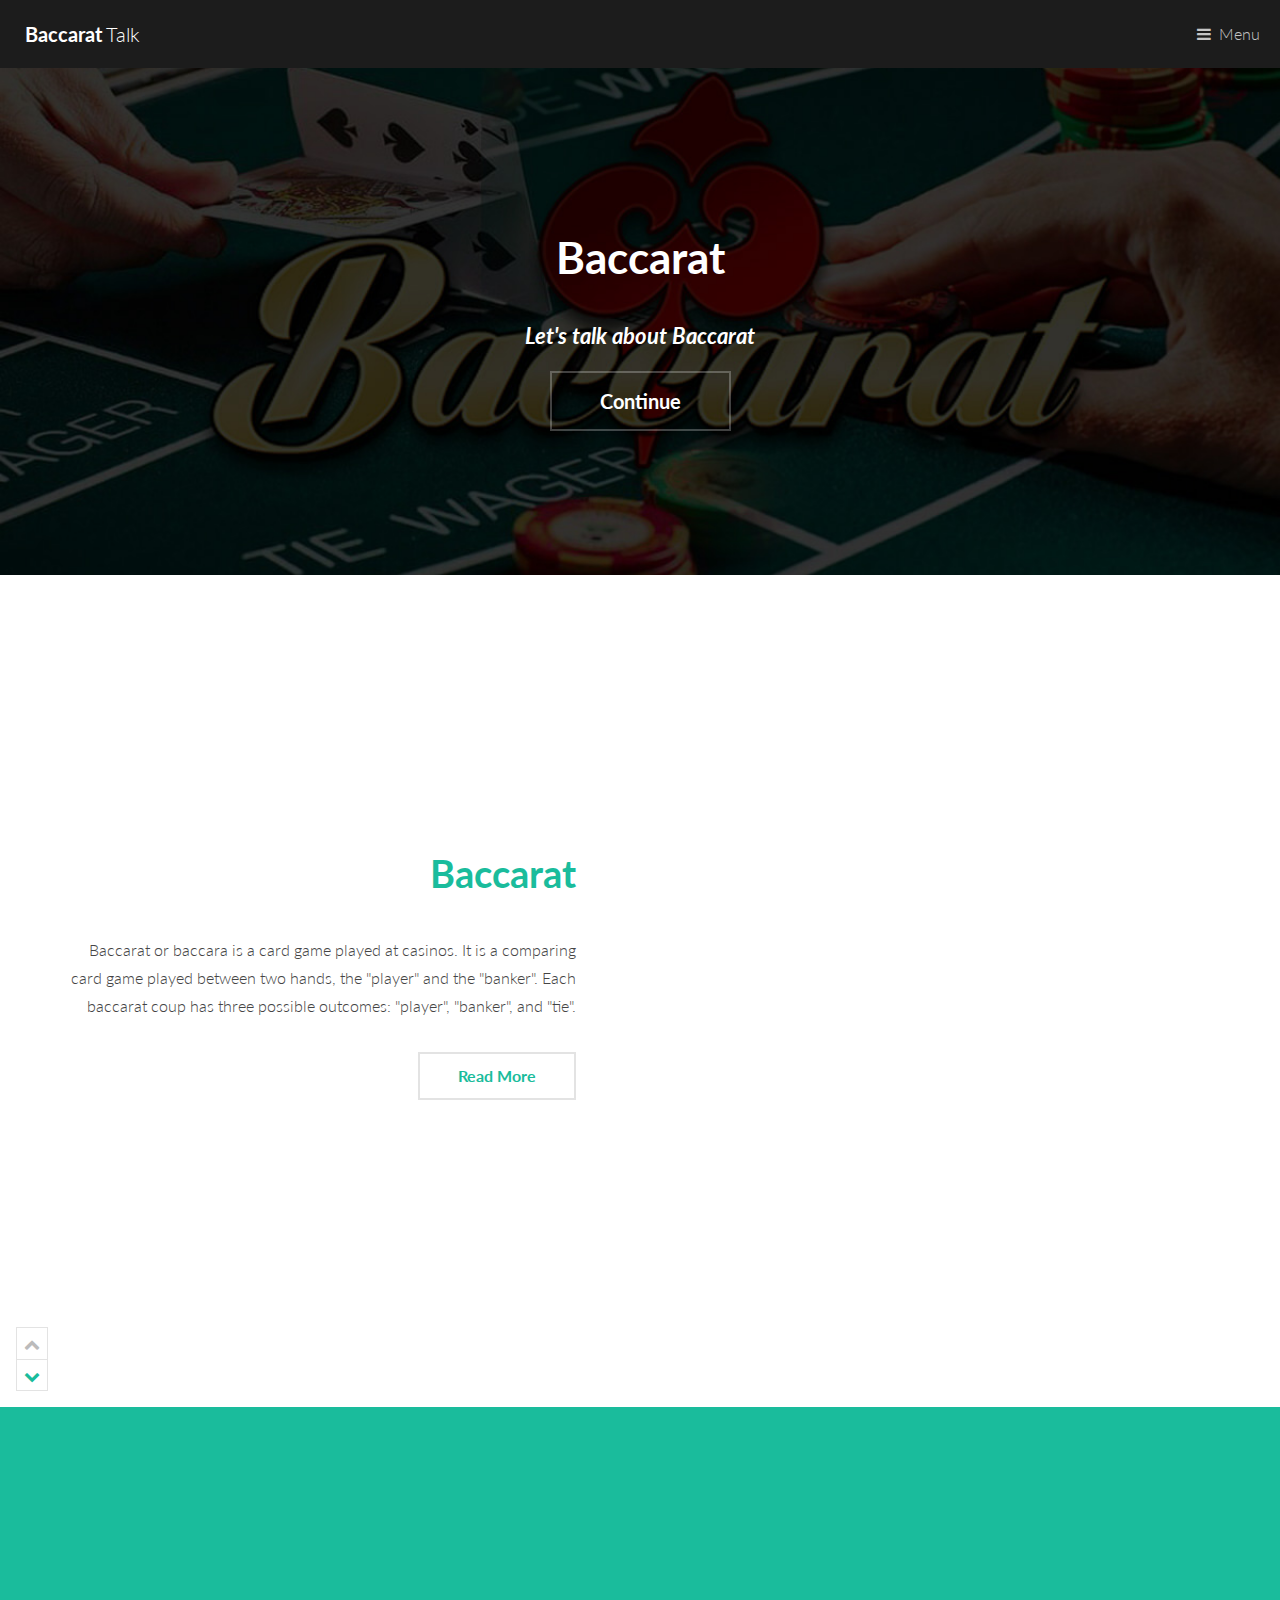
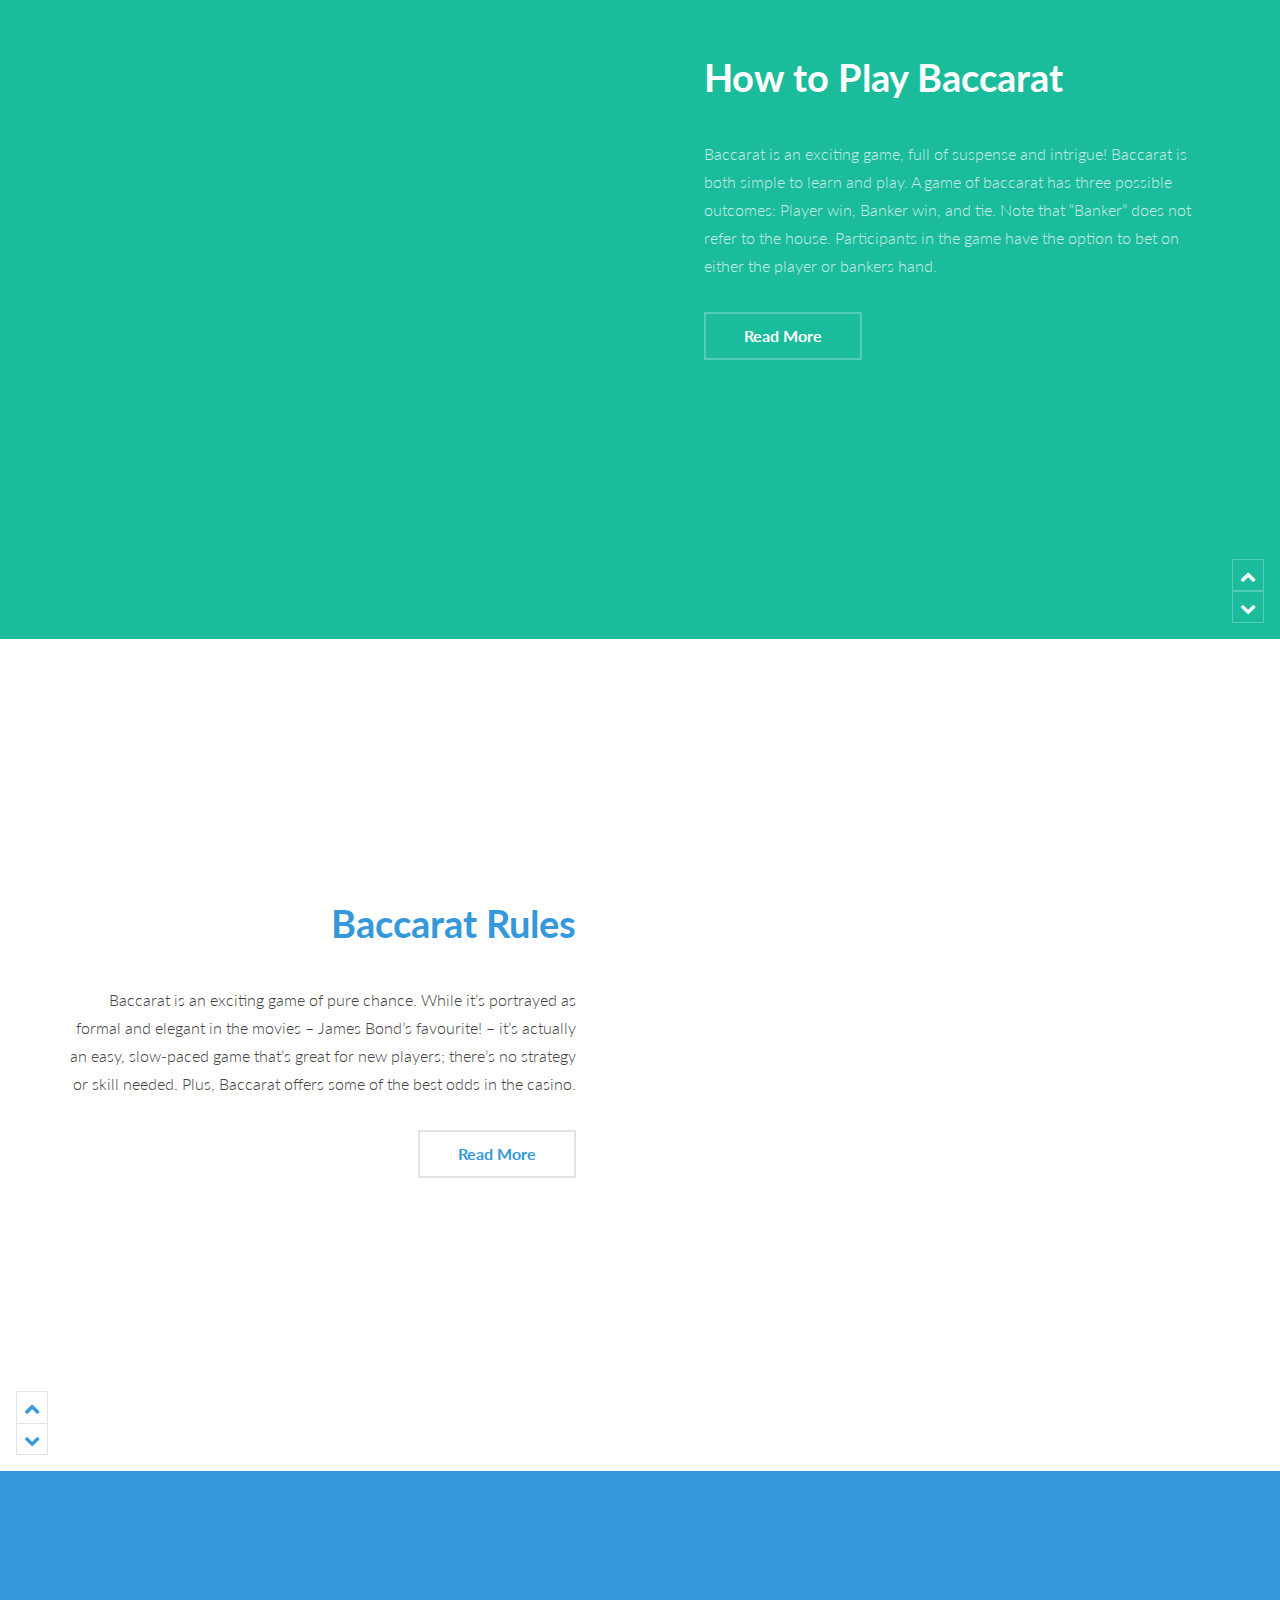
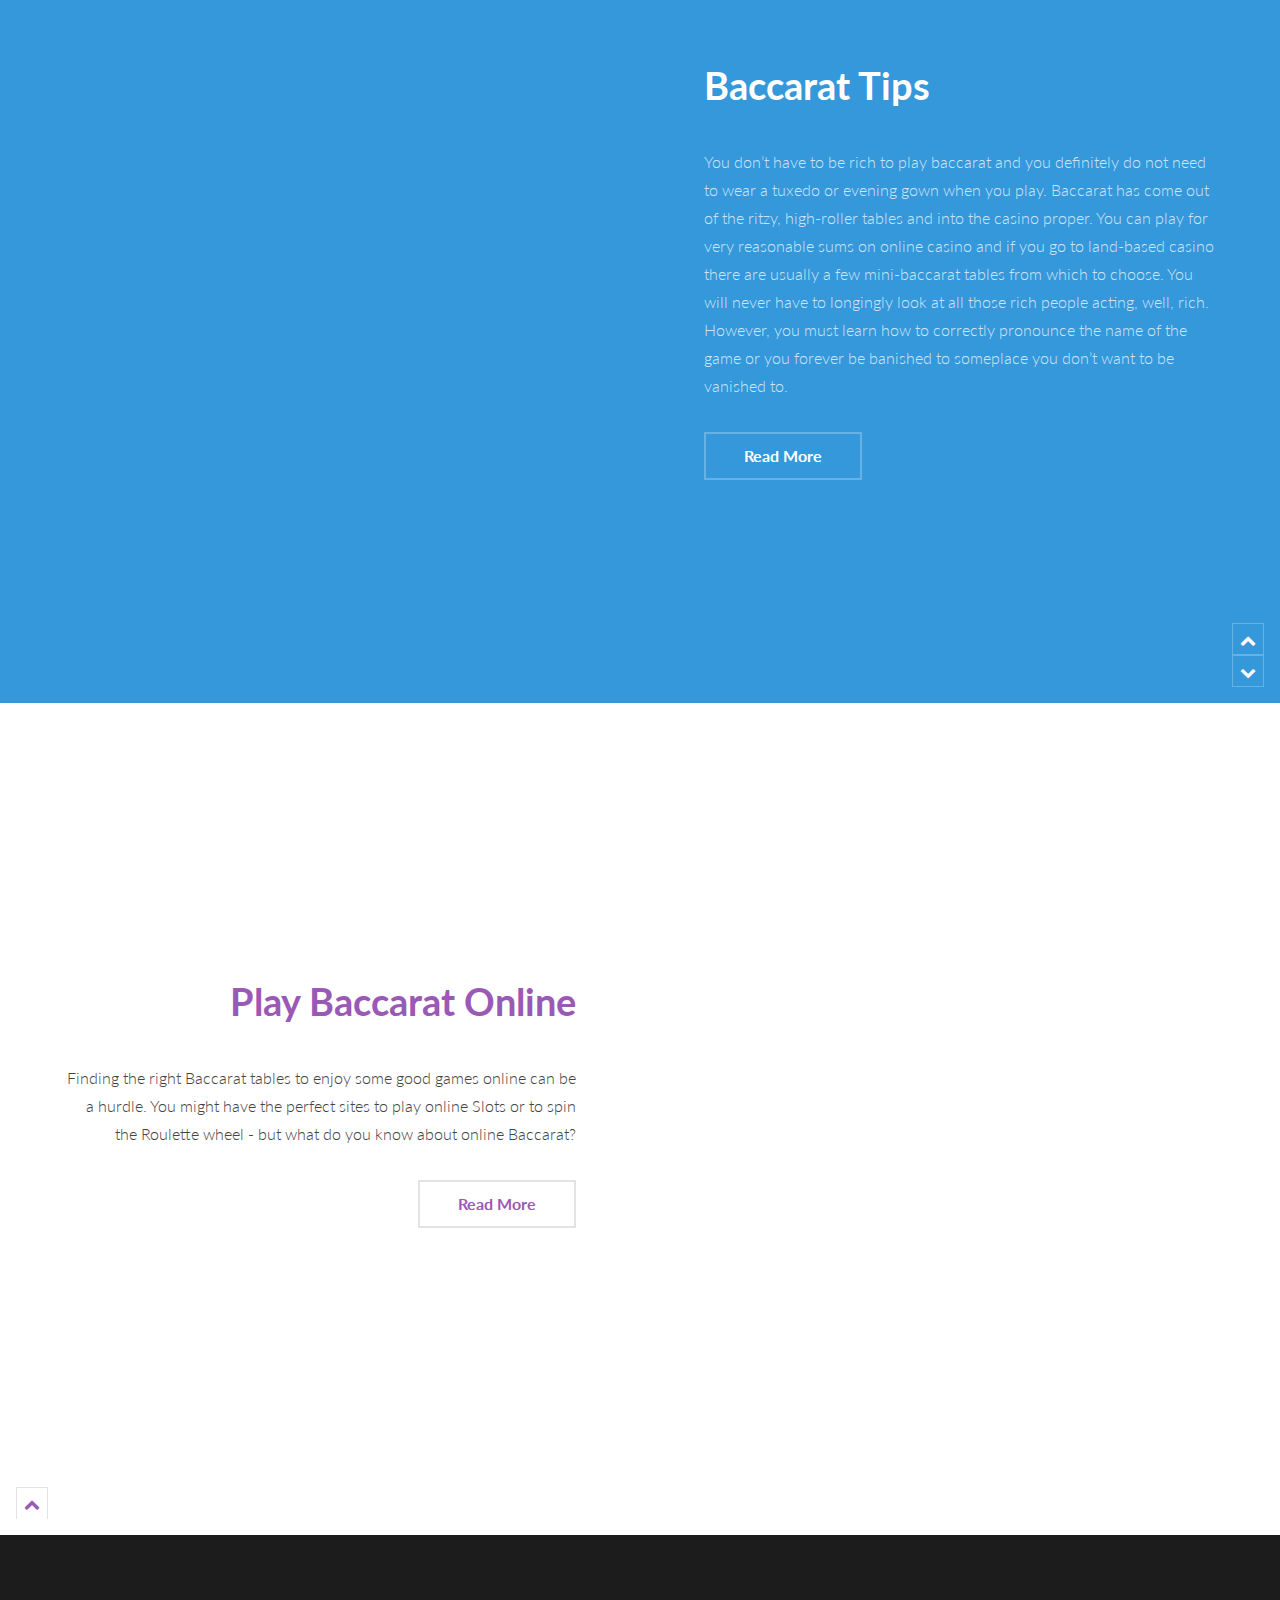
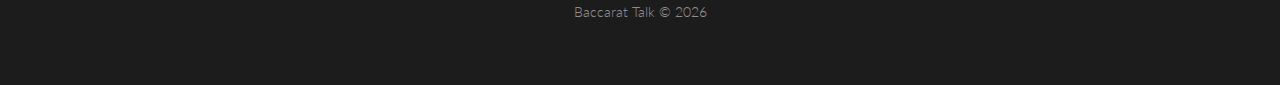
==== index.html @ 380c0d46 "Update index.html" ====
<!DOCTYPE HTML>
<!--
	Binary by TEMPLATED
	templated.co @templatedco
	Released for free under the Creative Commons Attribution 3.0 license (templated.co/license)
-->
<html>
	<head>
		<title>Baccarat Talk</title>
		<meta charset="utf-8" />
		<meta name="viewport" content="width=device-width, initial-scale=1" />
		<link rel="icon" href="images/icon3.png">
		<link rel="icon" href="http://example.com/icon4.jpg">
		<link rel="stylesheet" href="https://cdnjs.cloudflare.com/ajax/libs/font-awesome/5.14.0/css/all.min.css" crossorigin="anonymous">
		<link rel="stylesheet" href="assets/css/main.css" />
	</head>
	<body>

		<!-- Header -->
			<header id="header">
				<a href="index.html" class="logo"><strong>Baccarat</strong> Talk</a>
				<nav>
					<a href="#menu" class="btnMenu">Menu</a>
				</nav>
			</header>

		<!-- Nav -->
			<nav id="menu">
				<ul class="links">
					<li><a href="index.html"><i class="fa fa-home"></i> Home</a></li>
					<li><a href="how to play baccarat.html"><i class="fa fa-question-circle"></i> How to Play Baccarat</a></li>
					<li><a href="baccarat rules.html"><i class="fa fa-list"></i> Baccarat Rules</a></li>
					<li><a href="baccarat tips.html"><i class="fa fa-check"></i> Baccarat Tips</a></li>
					<li><a href="baccarat online.html"><i class="fa fa-globe"></i> Baccarat Online</a></li>
				</ul>
			</nav>

		<!-- Banner -->
			<section id="banner">
				<div class="inner">
					<h1>Baccarat</h1>
					<h3><i>Let's talk about Baccarat</i></h3>
					<ul class="actions">
						<li><a href="#one" class="button alt scrolly big">Continue</a></li>
					</ul>
				</div>
			</section>

		<!-- One -->
			<article id="one" class="post style1">
				<div class="image">
					<img src="images/b5.jpg" alt="" data-position="75% center" />
				</div>
				<div class="content">
					<div class="inner">
						<header>
							<h2><a href="baccarat.html">Baccarat</a></h2>
							<!-- <p class="info">3 days ago by <a href="#">Jane Doe</a></p> -->
						</header>
						<p>Baccarat or baccara is a card game played at casinos. It is a comparing card game played between two hands, the "player" and the "banker". Each baccarat coup has three possible outcomes: "player", "banker", and "tie".</p>
						<ul class="actions">
							<li><a href="baccarat.html" class="button alt">Read More</a></li>
						</ul>
					</div>
					<div class="postnav">
						<a href="#" class="prev disabled"><span class="icon fa-chevron-up"></span></a>
						<a href="#two" class="scrolly next"><span class="icon fa-chevron-down"></span></a>
					</div>
				</div>
			</article>

		<!-- Two -->
			<article id="two" class="post invert style1 alt">
				<div class="image">
					<img src="images/b6.jpg" alt="" data-position="10% center" />
				</div>
				<div class="content">
					<div class="inner">
						<header>
							<h2><a href="how to play baccarat.html">How to Play Baccarat</a></h2>
						</header>
						<p>Baccarat is an exciting game, full of suspense and intrigue! Baccarat is both simple to learn and play. A game of baccarat has three possible outcomes: Player win, Banker win, and tie. Note that “Banker” does not refer to the house. Participants in the game have the option to bet on either the player or bankers hand.</p>
						<ul class="actions">
							<li><a href="how to play baccarat.html" class="button alt">Read More</a></li>
						</ul>
					</div>
					<div class="postnav">
						<a href="#one" class="scrolly prev"><span class="icon fa-chevron-up"></span></a>
						<a href="#three" class="scrolly next"><span class="icon fa-chevron-down"></span></a>
					</div>
				</div>
			</article>

		<!-- Three -->
			<article id="three" class="post style2">
				<div class="image">
					<img src="images/b8.jpg" alt="" data-position="10% center" />
				</div>
				<div class="content">
					<div class="inner">
						<header>
							<h2><a href="baccarat rules.html">Baccarat Rules</a></h2>
						</header>
						<p>Baccarat is an exciting game of pure chance. While it’s portrayed as formal and elegant in the movies – James Bond’s favourite! – it’s actually an easy, slow-paced game that’s great for new players; there’s no strategy or skill needed. Plus, Baccarat offers some of the best odds in the casino.</p>
						<ul class="actions">
							<li><a href="baccarat rules.html" class="button alt">Read More</a></li>
						</ul>
					</div>
					<div class="postnav">
						<a href="#two" class="scrolly prev"><span class="icon fa-chevron-up"></span></a>
						<a href="#four" class="scrolly next"><span class="icon fa-chevron-down"></span></a>
					</div>
				</div>
			</article>

		<!-- Four -->
			<article id="four" class="post invert style2 alt">
				<div class="image">
					<img src="images/b9.jpg" alt="" data-position="60% center" />
				</div>
				<div class="content">
					<div class="inner">
						<header>
							<h2><a href="baccarat tips.html">Baccarat Tips</a></h2>
						</header>
						<p>You don’t have to be rich to play baccarat and you definitely do not need to wear a tuxedo or evening gown when you play. Baccarat has come out of the ritzy, high-roller tables and into the casino proper. You can play for very reasonable sums on online casino and if you go to land-based casino there are usually a few mini-baccarat tables from which to choose. You will never have to longingly look at all those rich people acting, well, rich. However, you must learn how to correctly pronounce the name of the game or you forever be banished to someplace you don’t want to be vanished to.</p>
						<ul class="actions">
							<li><a href="baccarat tips.html" class="button alt">Read More</a></li>
						</ul>
					</div>
					<div class="postnav">
						<a href="#three" class="scrolly prev"><span class="icon fa-chevron-up"></span></a>
						<a href="#five" class="scrolly next"><span class="icon fa-chevron-down"></span></a>
					</div>
				</div>
			</article>

		<!-- Five -->
			<article id="five" class="post style3">
				<div class="image">
					<img src="images/b12.jpg" alt="" data-position="75% center" />
				</div>
				<div class="content">
					<div class="inner">
						<header>
							<h2><a href="baccarat online.html">Play Baccarat Online</a></h2>
						</header>
						<p>Finding the right Baccarat tables to enjoy some good games online can be a hurdle. You might have the perfect sites to play online Slots or to spin the Roulette wheel - but what do you know about online Baccarat?</p>
						<ul class="actions">
							<li><a href="baccarat online.html" class="button alt">Read More</a></li>
						</ul>
					</div>
					<div class="postnav">
						<a href="#four" class="scrolly prev"><span class="icon fa-chevron-up"></span></a>
						<!-- <a href="#six" class="scrolly next"><span class="icon fa-chevron-down"></span></a> -->
					</div>
				</div>
			</article>

		<!-- Six -->
			<!-- <article id="six" class="post invert style3 alt">
				<div class="image">
					<img src="images/pic12.jpg" alt="" data-position="80% center" />
				</div>
				<div class="content">
					<div class="inner">
						<header>
							<h2><a href="generic.html">Magna porta aliquam</a></h2>
							<p class="info">3 days ago by <a href="#">Jane Doe</a></p>
						</header>
						<p>Nullam posuere erat vel placerat rutrum. Praesent ac consectetur dui, et congue quam. Donec aliquam lacinia condimentum. Integer porta massa sapien, commodo sodales diam suscipit vitae. Aliquam quis felis sed urna semper semper. Phasellus eu scelerisque mi. Vivamus aliquam nisl libero, sit amet scelerisque ligula laoreet vel.</p>
						<ul class="actions">
							<li><a href="generic.html" class="button alt">Read More</a></li>
						</ul>
					</div>
					<div class="postnav">
						<a href="#five" class="scrolly prev"><span class="icon fa-chevron-up"></span></a>
						<a href="#" class="scrolly next disabled"><span class="icon fa-chevron-down"></span></a>
					</div>
				</div>
			</article> -->

		<!-- Footer -->
			<footer id="footer">
				<div class="copyright">
					Baccarat Talk  &copy; <span id="year"></span>
				</div>
			</footer>
			<script type="text/javascript">
			    document.getElementById("year").innerHTML = new Date().getFullYear();
			</script>


		<!-- Scripts -->
			<script src="assets/js/jquery.min.js"></script>
			<script src="assets/js/jquery.scrolly.min.js"></script>
			<script src="assets/js/skel.min.js"></script>
			<script src="assets/js/util.js"></script>
			<script src="assets/js/main.js"></script>
		
	</body>
</html>
---- assets/css/main.css ----
@charset "UTF-8";
@import url(font-awesome.min.css);
@import url("https://fonts.googleapis.com/css?family=Lato:300,700,300italic,700italic");

/*
	Binary by TEMPLATED
	templated.co @templatedco
	Released for free under the Creative Commons Attribution 3.0 license (templated.co/license)
*/

/* Reset */

	.btnPlay
	{
		border: 1px solid seagreen; 
		padding: 3px; 
		border-radius: 3px; 
	}
	.btnPlay:hover
	{
		text-decoration: none;
		background-color: seagreen;
		color: white;
	}

	html, body, div, span, applet, object, iframe, h1, h2, h3, h4, h5, h6, p, blockquote, pre, a, abbr, acronym, address, big, cite, code, del, dfn, em, img, ins, kbd, q, s, samp, small, strike, strong, sub, sup, tt, var, b, u, i, center, dl, dt, dd, ol, ul, li, fieldset, form, label, legend, table, caption, tbody, tfoot, thead, tr, th, td, article, aside, canvas, details, embed, figure, figcaption, footer, header, hgroup, menu, nav, output, ruby, section, summary, time, mark, audio, video {
		margin: 0;
		padding: 0;
		border: 0;
		font-size: 100%;
		font: inherit;
		vertical-align: baseline;
	}

	article, aside, details, figcaption, figure, footer, header, hgroup, menu, nav, section {
		display: block;
	}

	body {
		line-height: 1;
	}

	ol, ul {
		list-style: none;
	}

	blockquote, q {
		quotes: none;
	}

	blockquote:before, blockquote:after, q:before, q:after {
		content: '';
		content: none;
	}

	table {
		border-collapse: collapse;
		border-spacing: 0;
	}

	body {
		-webkit-text-size-adjust: none;
	}

/* Box Model */

	*, *:before, *:after {
		-moz-box-sizing: border-box;
		-webkit-box-sizing: border-box;
		box-sizing: border-box;
	}

/* Containers */

	.container {
		margin-left: auto;
		margin-right: auto;
	}

	.container.\31 25\25 {
		width: 100%;
		max-width: 100em;
		min-width: 80em;
	}

	.container.\37 5\25 {
		width: 60em;
	}

	.container.\35 0\25 {
		width: 40em;
	}

	.container.\32 5\25 {
		width: 20em;
	}

	.container {
		width: 80em;
	}

	@media screen and (max-width: 1680px) {

		.container.\31 25\25 {
			width: 100%;
			max-width: 100em;
			min-width: 80em;
		}

		.container.\37 5\25 {
			width: 60em;
		}

		.container.\35 0\25 {
			width: 40em;
		}

		.container.\32 5\25 {
			width: 20em;
		}

		.container {
			width: 80em;
		}

	}

	@media screen and (max-width: 1280px) {

		.container.\31 25\25 {
			width: 100%;
			max-width: 81.25em;
			min-width: 65em;
		}

		.container.\37 5\25 {
			width: 48.75em;
		}

		.container.\35 0\25 {
			width: 32.5em;
		}

		.container.\32 5\25 {
			width: 16.25em;
		}

		.container {
			width: 65em;
		}

	}

	@media screen and (max-width: 980px) {

		.container.\31 25\25 {
			width: 100%;
			max-width: 112.5%;
			min-width: 90%;
		}

		.container.\37 5\25 {
			width: 67.5%;
		}

		.container.\35 0\25 {
			width: 45%;
		}

		.container.\32 5\25 {
			width: 22.5%;
		}

		.container {
			width: 90%;
		}

	}

	@media screen and (max-width: 736px) {

		.container.\31 25\25 {
			width: 100%;
			max-width: 112.5%;
			min-width: 90%;
		}

		.container.\37 5\25 {
			width: 67.5%;
		}

		.container.\35 0\25 {
			width: 45%;
		}

		.container.\32 5\25 {
			width: 22.5%;
		}

		.container {
			width: 90% !important;
		}

	}

	@media screen and (max-width: 480px) {

		.container.\31 25\25 {
			width: 100%;
			max-width: 112.5%;
			min-width: 90%;
		}

		.container.\37 5\25 {
			width: 67.5%;
		}

		.container.\35 0\25 {
			width: 45%;
		}

		.container.\32 5\25 {
			width: 22.5%;
		}

		.container {
			width: 90% !important;
		}

	}

/* Grid */

	.row {
		border-bottom: solid 1px transparent;
		-moz-box-sizing: border-box;
		-webkit-box-sizing: border-box;
		box-sizing: border-box;
	}

	.row > * {
		float: left;
		-moz-box-sizing: border-box;
		-webkit-box-sizing: border-box;
		box-sizing: border-box;
	}

	.row:after, .row:before {
		content: '';
		display: block;
		clear: both;
		height: 0;
	}

	.row.uniform > * > :first-child {
		margin-top: 0;
	}

	.row.uniform > * > :last-child {
		margin-bottom: 0;
	}

	.row.\30 \25 > * {
		padding: 0 0 0 0em;
	}

	.row.\30 \25 {
		margin: 0 0 -1px 0em;
	}

	.row.uniform.\30 \25 > * {
		padding: 0em 0 0 0em;
	}

	.row.uniform.\30 \25 {
		margin: 0em 0 -1px 0em;
	}

	.row > * {
		padding: 0 0 0 2em;
	}

	.row {
		margin: 0 0 -1px -2em;
	}

	.row.uniform > * {
		padding: 2em 0 0 2em;
	}

	.row.uniform {
		margin: -2em 0 -1px -2em;
	}

	.row.\32 00\25 > * {
		padding: 0 0 0 4em;
	}

	.row.\32 00\25 {
		margin: 0 0 -1px -4em;
	}

	.row.uniform.\32 00\25 > * {
		padding: 4em 0 0 4em;
	}

	.row.uniform.\32 00\25 {
		margin: -4em 0 -1px -4em;
	}

	.row.\31 50\25 > * {
		padding: 0 0 0 3em;
	}

	.row.\31 50\25 {
		margin: 0 0 -1px -3em;
	}

	.row.uniform.\31 50\25 > * {
		padding: 3em 0 0 3em;
	}

	.row.uniform.\31 50\25 {
		margin: -3em 0 -1px -3em;
	}

	.row.\35 0\25 > * {
		padding: 0 0 0 1em;
	}

	.row.\35 0\25 {
		margin: 0 0 -1px -1em;
	}

	.row.uniform.\35 0\25 > * {
		padding: 1em 0 0 1em;
	}

	.row.uniform.\35 0\25 {
		margin: -1em 0 -1px -1em;
	}

	.row.\32 5\25 > * {
		padding: 0 0 0 0.5em;
	}

	.row.\32 5\25 {
		margin: 0 0 -1px -0.5em;
	}

	.row.uniform.\32 5\25 > * {
		padding: 0.5em 0 0 0.5em;
	}

	.row.uniform.\32 5\25 {
		margin: -0.5em 0 -1px -0.5em;
	}

	.\31 2u, .\31 2u\24 {
		width: 100%;
		clear: none;
		margin-left: 0;
	}

	.\31 1u, .\31 1u\24 {
		width: 91.6666666667%;
		clear: none;
		margin-left: 0;
	}

	.\31 0u, .\31 0u\24 {
		width: 83.3333333333%;
		clear: none;
		margin-left: 0;
	}

	.\39 u, .\39 u\24 {
		width: 75%;
		clear: none;
		margin-left: 0;
	}

	.\38 u, .\38 u\24 {
		width: 66.6666666667%;
		clear: none;
		margin-left: 0;
	}

	.\37 u, .\37 u\24 {
		width: 58.3333333333%;
		clear: none;
		margin-left: 0;
	}

	.\36 u, .\36 u\24 {
		width: 50%;
		clear: none;
		margin-left: 0;
	}

	.\35 u, .\35 u\24 {
		width: 41.6666666667%;
		clear: none;
		margin-left: 0;
	}

	.\34 u, .\34 u\24 {
		width: 33.3333333333%;
		clear: none;
		margin-left: 0;
	}

	.\33 u, .\33 u\24 {
		width: 25%;
		clear: none;
		margin-left: 0;
	}

	.\32 u, .\32 u\24 {
		width: 16.6666666667%;
		clear: none;
		margin-left: 0;
	}

	.\31 u, .\31 u\24 {
		width: 8.3333333333%;
		clear: none;
		margin-left: 0;
	}

	.\31 2u\24 + *,
	.\31 1u\24 + *,
	.\31 0u\24 + *,
	.\39 u\24 + *,
	.\38 u\24 + *,
	.\37 u\24 + *,
	.\36 u\24 + *,
	.\35 u\24 + *,
	.\34 u\24 + *,
	.\33 u\24 + *,
	.\32 u\24 + *,
	.\31 u\24 + * {
		clear: left;
	}

	.\-11u {
		margin-left: 91.66667%;
	}

	.\-10u {
		margin-left: 83.33333%;
	}

	.\-9u {
		margin-left: 75%;
	}

	.\-8u {
		margin-left: 66.66667%;
	}

	.\-7u {
		margin-left: 58.33333%;
	}

	.\-6u {
		margin-left: 50%;
	}

	.\-5u {
		margin-left: 41.66667%;
	}

	.\-4u {
		margin-left: 33.33333%;
	}

	.\-3u {
		margin-left: 25%;
	}

	.\-2u {
		margin-left: 16.66667%;
	}

	.\-1u {
		margin-left: 8.33333%;
	}

	@media screen and (max-width: 1680px) {

		.row > * {
			padding: 0 0 0 2em;
		}

		.row {
			margin: 0 0 -1px -2em;
		}

		.row.uniform > * {
			padding: 2em 0 0 2em;
		}

		.row.uniform {
			margin: -2em 0 -1px -2em;
		}

		.row.\32 00\25 > * {
			padding: 0 0 0 4em;
		}

		.row.\32 00\25 {
			margin: 0 0 -1px -4em;
		}

		.row.uniform.\32 00\25 > * {
			padding: 4em 0 0 4em;
		}

		.row.uniform.\32 00\25 {
			margin: -4em 0 -1px -4em;
		}

		.row.\31 50\25 > * {
			padding: 0 0 0 3em;
		}

		.row.\31 50\25 {
			margin: 0 0 -1px -3em;
		}

		.row.uniform.\31 50\25 > * {
			padding: 3em 0 0 3em;
		}

		.row.uniform.\31 50\25 {
			margin: -3em 0 -1px -3em;
		}

		.row.\35 0\25 > * {
			padding: 0 0 0 1em;
		}

		.row.\35 0\25 {
			margin: 0 0 -1px -1em;
		}

		.row.uniform.\35 0\25 > * {
			padding: 1em 0 0 1em;
		}

		.row.uniform.\35 0\25 {
			margin: -1em 0 -1px -1em;
		}

		.row.\32 5\25 > * {
			padding: 0 0 0 0.5em;
		}

		.row.\32 5\25 {
			margin: 0 0 -1px -0.5em;
		}

		.row.uniform.\32 5\25 > * {
			padding: 0.5em 0 0 0.5em;
		}

		.row.uniform.\32 5\25 {
			margin: -0.5em 0 -1px -0.5em;
		}

		.\31 2u\28xlarge\29, .\31 2u\24\28xlarge\29 {
			width: 100%;
			clear: none;
			margin-left: 0;
		}

		.\31 1u\28xlarge\29, .\31 1u\24\28xlarge\29 {
			width: 91.6666666667%;
			clear: none;
			margin-left: 0;
		}

		.\31 0u\28xlarge\29, .\31 0u\24\28xlarge\29 {
			width: 83.3333333333%;
			clear: none;
			margin-left: 0;
		}

		.\39 u\28xlarge\29, .\39 u\24\28xlarge\29 {
			width: 75%;
			clear: none;
			margin-left: 0;
		}

		.\38 u\28xlarge\29, .\38 u\24\28xlarge\29 {
			width: 66.6666666667%;
			clear: none;
			margin-left: 0;
		}

		.\37 u\28xlarge\29, .\37 u\24\28xlarge\29 {
			width: 58.3333333333%;
			clear: none;
			margin-left: 0;
		}

		.\36 u\28xlarge\29, .\36 u\24\28xlarge\29 {
			width: 50%;
			clear: none;
			margin-left: 0;
		}

		.\35 u\28xlarge\29, .\35 u\24\28xlarge\29 {
			width: 41.6666666667%;
			clear: none;
			margin-left: 0;
		}

		.\34 u\28xlarge\29, .\34 u\24\28xlarge\29 {
			width: 33.3333333333%;
			clear: none;
			margin-left: 0;
		}

		.\33 u\28xlarge\29, .\33 u\24\28xlarge\29 {
			width: 25%;
			clear: none;
			margin-left: 0;
		}

		.\32 u\28xlarge\29, .\32 u\24\28xlarge\29 {
			width: 16.6666666667%;
			clear: none;
			margin-left: 0;
		}

		.\31 u\28xlarge\29, .\31 u\24\28xlarge\29 {
			width: 8.3333333333%;
			clear: none;
			margin-left: 0;
		}

		.\31 2u\24\28xlarge\29 + *,
		.\31 1u\24\28xlarge\29 + *,
		.\31 0u\24\28xlarge\29 + *,
		.\39 u\24\28xlarge\29 + *,
		.\38 u\24\28xlarge\29 + *,
		.\37 u\24\28xlarge\29 + *,
		.\36 u\24\28xlarge\29 + *,
		.\35 u\24\28xlarge\29 + *,
		.\34 u\24\28xlarge\29 + *,
		.\33 u\24\28xlarge\29 + *,
		.\32 u\24\28xlarge\29 + *,
		.\31 u\24\28xlarge\29 + * {
			clear: left;
		}

		.\-11u\28xlarge\29 {
			margin-left: 91.66667%;
		}

		.\-10u\28xlarge\29 {
			margin-left: 83.33333%;
		}

		.\-9u\28xlarge\29 {
			margin-left: 75%;
		}

		.\-8u\28xlarge\29 {
			margin-left: 66.66667%;
		}

		.\-7u\28xlarge\29 {
			margin-left: 58.33333%;
		}

		.\-6u\28xlarge\29 {
			margin-left: 50%;
		}

		.\-5u\28xlarge\29 {
			margin-left: 41.66667%;
		}

		.\-4u\28xlarge\29 {
			margin-left: 33.33333%;
		}

		.\-3u\28xlarge\29 {
			margin-left: 25%;
		}

		.\-2u\28xlarge\29 {
			margin-left: 16.66667%;
		}

		.\-1u\28xlarge\29 {
			margin-left: 8.33333%;
		}

	}

	@media screen and (max-width: 1280px) {

		.row > * {
			padding: 0 0 0 1.5em;
		}

		.row {
			margin: 0 0 -1px -1.5em;
		}

		.row.uniform > * {
			padding: 1.5em 0 0 1.5em;
		}

		.row.uniform {
			margin: -1.5em 0 -1px -1.5em;
		}

		.row.\32 00\25 > * {
			padding: 0 0 0 3em;
		}

		.row.\32 00\25 {
			margin: 0 0 -1px -3em;
		}

		.row.uniform.\32 00\25 > * {
			padding: 3em 0 0 3em;
		}

		.row.uniform.\32 00\25 {
			margin: -3em 0 -1px -3em;
		}

		.row.\31 50\25 > * {
			padding: 0 0 0 2.25em;
		}

		.row.\31 50\25 {
			margin: 0 0 -1px -2.25em;
		}

		.row.uniform.\31 50\25 > * {
			padding: 2.25em 0 0 2.25em;
		}

		.row.uniform.\31 50\25 {
			margin: -2.25em 0 -1px -2.25em;
		}

		.row.\35 0\25 > * {
			padding: 0 0 0 0.75em;
		}

		.row.\35 0\25 {
			margin: 0 0 -1px -0.75em;
		}

		.row.uniform.\35 0\25 > * {
			padding: 0.75em 0 0 0.75em;
		}

		.row.uniform.\35 0\25 {
			margin: -0.75em 0 -1px -0.75em;
		}

		.row.\32 5\25 > * {
			padding: 0 0 0 0.375em;
		}

		.row.\32 5\25 {
			margin: 0 0 -1px -0.375em;
		}

		.row.uniform.\32 5\25 > * {
			padding: 0.375em 0 0 0.375em;
		}

		.row.uniform.\32 5\25 {
			margin: -0.375em 0 -1px -0.375em;
		}

		.\31 2u\28large\29, .\31 2u\24\28large\29 {
			width: 100%;
			clear: none;
			margin-left: 0;
		}

		.\31 1u\28large\29, .\31 1u\24\28large\29 {
			width: 91.6666666667%;
			clear: none;
			margin-left: 0;
		}

		.\31 0u\28large\29, .\31 0u\24\28large\29 {
			width: 83.3333333333%;
			clear: none;
			margin-left: 0;
		}

		.\39 u\28large\29, .\39 u\24\28large\29 {
			width: 75%;
			clear: none;
			margin-left: 0;
		}

		.\38 u\28large\29, .\38 u\24\28large\29 {
			width: 66.6666666667%;
			clear: none;
			margin-left: 0;
		}

		.\37 u\28large\29, .\37 u\24\28large\29 {
			width: 58.3333333333%;
			clear: none;
			margin-left: 0;
		}

		.\36 u\28large\29, .\36 u\24\28large\29 {
			width: 50%;
			clear: none;
			margin-left: 0;
		}

		.\35 u\28large\29, .\35 u\24\28large\29 {
			width: 41.6666666667%;
			clear: none;
			margin-left: 0;
		}

		.\34 u\28large\29, .\34 u\24\28large\29 {
			width: 33.3333333333%;
			clear: none;
			margin-left: 0;
		}

		.\33 u\28large\29, .\33 u\24\28large\29 {
			width: 25%;
			clear: none;
			margin-left: 0;
		}

		.\32 u\28large\29, .\32 u\24\28large\29 {
			width: 16.6666666667%;
			clear: none;
			margin-left: 0;
		}

		.\31 u\28large\29, .\31 u\24\28large\29 {
			width: 8.3333333333%;
			clear: none;
			margin-left: 0;
		}

		.\31 2u\24\28large\29 + *,
		.\31 1u\24\28large\29 + *,
		.\31 0u\24\28large\29 + *,
		.\39 u\24\28large\29 + *,
		.\38 u\24\28large\29 + *,
		.\37 u\24\28large\29 + *,
		.\36 u\24\28large\29 + *,
		.\35 u\24\28large\29 + *,
		.\34 u\24\28large\29 + *,
		.\33 u\24\28large\29 + *,
		.\32 u\24\28large\29 + *,
		.\31 u\24\28large\29 + * {
			clear: left;
		}

		.\-11u\28large\29 {
			margin-left: 91.66667%;
		}

		.\-10u\28large\29 {
			margin-left: 83.33333%;
		}

		.\-9u\28large\29 {
			margin-left: 75%;
		}

		.\-8u\28large\29 {
			margin-left: 66.66667%;
		}

		.\-7u\28large\29 {
			margin-left: 58.33333%;
		}

		.\-6u\28large\29 {
			margin-left: 50%;
		}

		.\-5u\28large\29 {
			margin-left: 41.66667%;
		}

		.\-4u\28large\29 {
			margin-left: 33.33333%;
		}

		.\-3u\28large\29 {
			margin-left: 25%;
		}

		.\-2u\28large\29 {
			margin-left: 16.66667%;
		}

		.\-1u\28large\29 {
			margin-left: 8.33333%;
		}

	}

	@media screen and (max-width: 980px) {

		.row > * {
			padding: 0 0 0 1.5em;
		}

		.row {
			margin: 0 0 -1px -1.5em;
		}

		.row.uniform > * {
			padding: 1.5em 0 0 1.5em;
		}

		.row.uniform {
			margin: -1.5em 0 -1px -1.5em;
		}

		.row.\32 00\25 > * {
			padding: 0 0 0 3em;
		}

		.row.\32 00\25 {
			margin: 0 0 -1px -3em;
		}

		.row.uniform.\32 00\25 > * {
			padding: 3em 0 0 3em;
		}

		.row.uniform.\32 00\25 {
			margin: -3em 0 -1px -3em;
		}

		.row.\31 50\25 > * {
			padding: 0 0 0 2.25em;
		}

		.row.\31 50\25 {
			margin: 0 0 -1px -2.25em;
		}

		.row.uniform.\31 50\25 > * {
			padding: 2.25em 0 0 2.25em;
		}

		.row.uniform.\31 50\25 {
			margin: -2.25em 0 -1px -2.25em;
		}

		.row.\35 0\25 > * {
			padding: 0 0 0 0.75em;
		}

		.row.\35 0\25 {
			margin: 0 0 -1px -0.75em;
		}

		.row.uniform.\35 0\25 > * {
			padding: 0.75em 0 0 0.75em;
		}

		.row.uniform.\35 0\25 {
			margin: -0.75em 0 -1px -0.75em;
		}

		.row.\32 5\25 > * {
			padding: 0 0 0 0.375em;
		}

		.row.\32 5\25 {
			margin: 0 0 -1px -0.375em;
		}

		.row.uniform.\32 5\25 > * {
			padding: 0.375em 0 0 0.375em;
		}

		.row.uniform.\32 5\25 {
			margin: -0.375em 0 -1px -0.375em;
		}

		.\31 2u\28medium\29, .\31 2u\24\28medium\29 {
			width: 100%;
			clear: none;
			margin-left: 0;
		}

		.\31 1u\28medium\29, .\31 1u\24\28medium\29 {
			width: 91.6666666667%;
			clear: none;
			margin-left: 0;
		}

		.\31 0u\28medium\29, .\31 0u\24\28medium\29 {
			width: 83.3333333333%;
			clear: none;
			margin-left: 0;
		}

		.\39 u\28medium\29, .\39 u\24\28medium\29 {
			width: 75%;
			clear: none;
			margin-left: 0;
		}

		.\38 u\28medium\29, .\38 u\24\28medium\29 {
			width: 66.6666666667%;
			clear: none;
			margin-left: 0;
		}

		.\37 u\28medium\29, .\37 u\24\28medium\29 {
			width: 58.3333333333%;
			clear: none;
			margin-left: 0;
		}

		.\36 u\28medium\29, .\36 u\24\28medium\29 {
			width: 50%;
			clear: none;
			margin-left: 0;
		}

		.\35 u\28medium\29, .\35 u\24\28medium\29 {
			width: 41.6666666667%;
			clear: none;
			margin-left: 0;
		}

		.\34 u\28medium\29, .\34 u\24\28medium\29 {
			width: 33.3333333333%;
			clear: none;
			margin-left: 0;
		}

		.\33 u\28medium\29, .\33 u\24\28medium\29 {
			width: 25%;
			clear: none;
			margin-left: 0;
		}

		.\32 u\28medium\29, .\32 u\24\28medium\29 {
			width: 16.6666666667%;
			clear: none;
			margin-left: 0;
		}

		.\31 u\28medium\29, .\31 u\24\28medium\29 {
			width: 8.3333333333%;
			clear: none;
			margin-left: 0;
		}

		.\31 2u\24\28medium\29 + *,
		.\31 1u\24\28medium\29 + *,
		.\31 0u\24\28medium\29 + *,
		.\39 u\24\28medium\29 + *,
		.\38 u\24\28medium\29 + *,
		.\37 u\24\28medium\29 + *,
		.\36 u\24\28medium\29 + *,
		.\35 u\24\28medium\29 + *,
		.\34 u\24\28medium\29 + *,
		.\33 u\24\28medium\29 + *,
		.\32 u\24\28medium\29 + *,
		.\31 u\24\28medium\29 + * {
			clear: left;
		}

		.\-11u\28medium\29 {
			margin-left: 91.66667%;
		}

		.\-10u\28medium\29 {
			margin-left: 83.33333%;
		}

		.\-9u\28medium\29 {
			margin-left: 75%;
		}

		.\-8u\28medium\29 {
			margin-left: 66.66667%;
		}

		.\-7u\28medium\29 {
			margin-left: 58.33333%;
		}

		.\-6u\28medium\29 {
			margin-left: 50%;
		}

		.\-5u\28medium\29 {
			margin-left: 41.66667%;
		}

		.\-4u\28medium\29 {
			margin-left: 33.33333%;
		}

		.\-3u\28medium\29 {
			margin-left: 25%;
		}

		.\-2u\28medium\29 {
			margin-left: 16.66667%;
		}

		.\-1u\28medium\29 {
			margin-left: 8.33333%;
		}

	}

	@media screen and (max-width: 736px) {

		.row > * {
			padding: 0 0 0 1.25em;
		}

		.row {
			margin: 0 0 -1px -1.25em;
		}

		.row.uniform > * {
			padding: 1.25em 0 0 1.25em;
		}

		.row.uniform {
			margin: -1.25em 0 -1px -1.25em;
		}

		.row.\32 00\25 > * {
			padding: 0 0 0 2.5em;
		}

		.row.\32 00\25 {
			margin: 0 0 -1px -2.5em;
		}

		.row.uniform.\32 00\25 > * {
			padding: 2.5em 0 0 2.5em;
		}

		.row.uniform.\32 00\25 {
			margin: -2.5em 0 -1px -2.5em;
		}

		.row.\31 50\25 > * {
			padding: 0 0 0 1.875em;
		}

		.row.\31 50\25 {
			margin: 0 0 -1px -1.875em;
		}

		.row.uniform.\31 50\25 > * {
			padding: 1.875em 0 0 1.875em;
		}

		.row.uniform.\31 50\25 {
			margin: -1.875em 0 -1px -1.875em;
		}

		.row.\35 0\25 > * {
			padding: 0 0 0 0.625em;
		}

		.row.\35 0\25 {
			margin: 0 0 -1px -0.625em;
		}

		.row.uniform.\35 0\25 > * {
			padding: 0.625em 0 0 0.625em;
		}

		.row.uniform.\35 0\25 {
			margin: -0.625em 0 -1px -0.625em;
		}

		.row.\32 5\25 > * {
			padding: 0 0 0 0.3125em;
		}

		.row.\32 5\25 {
			margin: 0 0 -1px -0.3125em;
		}

		.row.uniform.\32 5\25 > * {
			padding: 0.3125em 0 0 0.3125em;
		}

		.row.uniform.\32 5\25 {
			margin: -0.3125em 0 -1px -0.3125em;
		}

		.\31 2u\28small\29, .\31 2u\24\28small\29 {
			width: 100%;
			clear: none;
			margin-left: 0;
		}

		.\31 1u\28small\29, .\31 1u\24\28small\29 {
			width: 91.6666666667%;
			clear: none;
			margin-left: 0;
		}

		.\31 0u\28small\29, .\31 0u\24\28small\29 {
			width: 83.3333333333%;
			clear: none;
			margin-left: 0;
		}

		.\39 u\28small\29, .\39 u\24\28small\29 {
			width: 75%;
			clear: none;
			margin-left: 0;
		}

		.\38 u\28small\29, .\38 u\24\28small\29 {
			width: 66.6666666667%;
			clear: none;
			margin-left: 0;
		}

		.\37 u\28small\29, .\37 u\24\28small\29 {
			width: 58.3333333333%;
			clear: none;
			margin-left: 0;
		}

		.\36 u\28small\29, .\36 u\24\28small\29 {
			width: 50%;
			clear: none;
			margin-left: 0;
		}

		.\35 u\28small\29, .\35 u\24\28small\29 {
			width: 41.6666666667%;
			clear: none;
			margin-left: 0;
		}

		.\34 u\28small\29, .\34 u\24\28small\29 {
			width: 33.3333333333%;
			clear: none;
			margin-left: 0;
		}

		.\33 u\28small\29, .\33 u\24\28small\29 {
			width: 25%;
			clear: none;
			margin-left: 0;
		}

		.\32 u\28small\29, .\32 u\24\28small\29 {
			width: 16.6666666667%;
			clear: none;
			margin-left: 0;
		}

		.\31 u\28small\29, .\31 u\24\28small\29 {
			width: 8.3333333333%;
			clear: none;
			margin-left: 0;
		}

		.\31 2u\24\28small\29 + *,
		.\31 1u\24\28small\29 + *,
		.\31 0u\24\28small\29 + *,
		.\39 u\24\28small\29 + *,
		.\38 u\24\28small\29 + *,
		.\37 u\24\28small\29 + *,
		.\36 u\24\28small\29 + *,
		.\35 u\24\28small\29 + *,
		.\34 u\24\28small\29 + *,
		.\33 u\24\28small\29 + *,
		.\32 u\24\28small\29 + *,
		.\31 u\24\28small\29 + * {
			clear: left;
		}

		.\-11u\28small\29 {
			margin-left: 91.66667%;
		}

		.\-10u\28small\29 {
			margin-left: 83.33333%;
		}

		.\-9u\28small\29 {
			margin-left: 75%;
		}

		.\-8u\28small\29 {
			margin-left: 66.66667%;
		}

		.\-7u\28small\29 {
			margin-left: 58.33333%;
		}

		.\-6u\28small\29 {
			margin-left: 50%;
		}

		.\-5u\28small\29 {
			margin-left: 41.66667%;
		}

		.\-4u\28small\29 {
			margin-left: 33.33333%;
		}

		.\-3u\28small\29 {
			margin-left: 25%;
		}

		.\-2u\28small\29 {
			margin-left: 16.66667%;
		}

		.\-1u\28small\29 {
			margin-left: 8.33333%;
		}

	}

	@media screen and (max-width: 480px) {

		.row > * {
			padding: 0 0 0 1.25em;
		}

		.row {
			margin: 0 0 -1px -1.25em;
		}

		.row.uniform > * {
			padding: 1.25em 0 0 1.25em;
		}

		.row.uniform {
			margin: -1.25em 0 -1px -1.25em;
		}

		.row.\32 00\25 > * {
			padding: 0 0 0 2.5em;
		}

		.row.\32 00\25 {
			margin: 0 0 -1px -2.5em;
		}

		.row.uniform.\32 00\25 > * {
			padding: 2.5em 0 0 2.5em;
		}

		.row.uniform.\32 00\25 {
			margin: -2.5em 0 -1px -2.5em;
		}

		.row.\31 50\25 > * {
			padding: 0 0 0 1.875em;
		}

		.row.\31 50\25 {
			margin: 0 0 -1px -1.875em;
		}

		.row.uniform.\31 50\25 > * {
			padding: 1.875em 0 0 1.875em;
		}

		.row.uniform.\31 50\25 {
			margin: -1.875em 0 -1px -1.875em;
		}

		.row.\35 0\25 > * {
			padding: 0 0 0 0.625em;
		}

		.row.\35 0\25 {
			margin: 0 0 -1px -0.625em;
		}

		.row.uniform.\35 0\25 > * {
			padding: 0.625em 0 0 0.625em;
		}

		.row.uniform.\35 0\25 {
			margin: -0.625em 0 -1px -0.625em;
		}

		.row.\32 5\25 > * {
			padding: 0 0 0 0.3125em;
		}

		.row.\32 5\25 {
			margin: 0 0 -1px -0.3125em;
		}

		.row.uniform.\32 5\25 > * {
			padding: 0.3125em 0 0 0.3125em;
		}

		.row.uniform.\32 5\25 {
			margin: -0.3125em 0 -1px -0.3125em;
		}

		.\31 2u\28xsmall\29, .\31 2u\24\28xsmall\29 {
			width: 100%;
			clear: none;
			margin-left: 0;
		}

		.\31 1u\28xsmall\29, .\31 1u\24\28xsmall\29 {
			width: 91.6666666667%;
			clear: none;
			margin-left: 0;
		}

		.\31 0u\28xsmall\29, .\31 0u\24\28xsmall\29 {
			width: 83.3333333333%;
			clear: none;
			margin-left: 0;
		}

		.\39 u\28xsmall\29, .\39 u\24\28xsmall\29 {
			width: 75%;
			clear: none;
			margin-left: 0;
		}

		.\38 u\28xsmall\29, .\38 u\24\28xsmall\29 {
			width: 66.6666666667%;
			clear: none;
			margin-left: 0;
		}

		.\37 u\28xsmall\29, .\37 u\24\28xsmall\29 {
			width: 58.3333333333%;
			clear: none;
			margin-left: 0;
		}

		.\36 u\28xsmall\29, .\36 u\24\28xsmall\29 {
			width: 50%;
			clear: none;
			margin-left: 0;
		}

		.\35 u\28xsmall\29, .\35 u\24\28xsmall\29 {
			width: 41.6666666667%;
			clear: none;
			margin-left: 0;
		}

		.\34 u\28xsmall\29, .\34 u\24\28xsmall\29 {
			width: 33.3333333333%;
			clear: none;
			margin-left: 0;
		}

		.\33 u\28xsmall\29, .\33 u\24\28xsmall\29 {
			width: 25%;
			clear: none;
			margin-left: 0;
		}

		.\32 u\28xsmall\29, .\32 u\24\28xsmall\29 {
			width: 16.6666666667%;
			clear: none;
			margin-left: 0;
		}

		.\31 u\28xsmall\29, .\31 u\24\28xsmall\29 {
			width: 8.3333333333%;
			clear: none;
			margin-left: 0;
		}

		.\31 2u\24\28xsmall\29 + *,
		.\31 1u\24\28xsmall\29 + *,
		.\31 0u\24\28xsmall\29 + *,
		.\39 u\24\28xsmall\29 + *,
		.\38 u\24\28xsmall\29 + *,
		.\37 u\24\28xsmall\29 + *,
		.\36 u\24\28xsmall\29 + *,
		.\35 u\24\28xsmall\29 + *,
		.\34 u\24\28xsmall\29 + *,
		.\33 u\24\28xsmall\29 + *,
		.\32 u\24\28xsmall\29 + *,
		.\31 u\24\28xsmall\29 + * {
			clear: left;
		}

		.\-11u\28xsmall\29 {
			margin-left: 91.66667%;
		}

		.\-10u\28xsmall\29 {
			margin-left: 83.33333%;
		}

		.\-9u\28xsmall\29 {
			margin-left: 75%;
		}

		.\-8u\28xsmall\29 {
			margin-left: 66.66667%;
		}

		.\-7u\28xsmall\29 {
			margin-left: 58.33333%;
		}

		.\-6u\28xsmall\29 {
			margin-left: 50%;
		}

		.\-5u\28xsmall\29 {
			margin-left: 41.66667%;
		}

		.\-4u\28xsmall\29 {
			margin-left: 33.33333%;
		}

		.\-3u\28xsmall\29 {
			margin-left: 25%;
		}

		.\-2u\28xsmall\29 {
			margin-left: 16.66667%;
		}

		.\-1u\28xsmall\29 {
			margin-left: 8.33333%;
		}

	}

/* Basic */

	@-ms-viewport {
		width: device-width;
	}

	body {
		-ms-overflow-style: scrollbar;
	}

	@media screen and (max-width: 480px) {

		html, body {
			min-width: 320px;
		}

	}

	body {
		background: #fff;
	}

		body.is-loading *, body.is-loading *:before, body.is-loading *:after {
			-moz-animation: none !important;
			-webkit-animation: none !important;
			-ms-animation: none !important;
			animation: none !important;
			-moz-transition: none !important;
			-webkit-transition: none !important;
			-ms-transition: none !important;
			transition: none !important;
		}

/* Type */

	body {
		background-color: #fff;
		color: #444;
	}

	body, input, select, textarea {
		font-family: "Lato", Arial, Helvetica, sans-serif;
		font-size: 16pt;
		font-weight: 300;
		line-height: 1.75;
	}

		@media screen and (max-width: 1680px) {

			body, input, select, textarea {
				font-size: 13pt;
			}

		}

		@media screen and (max-width: 1280px) {

			body, input, select, textarea {
				font-size: 12pt;
			}

		}

	a {
		text-decoration: none;
	}

		a:hover {
			text-decoration: underline;
		}

	strong, b {
		font-weight: 700;
	}

	em, i {
		font-style: italic;
	}

	p {
		margin: 0 0 2em 0;
	}

	h1, h2, h3, h4, h5, h6 {
		font-weight: 700;
		line-height: 1.25;
		margin: 0 0 1em 0;
	}

		h1 a, h2 a, h3 a, h4 a, h5 a, h6 a {
			color: inherit;
		}

	h1 {
		font-size: 2.35em;
	}

	h2 {
		font-size: 1.75em;
	}

	h3 {
		font-size: 1.35em;
	}

	h4 {
		font-size: 1.1em;
	}

	h5 {
		font-size: 0.9em;
	}

	h6 {
		font-size: 0.7em;
	}

	sub {
		font-size: 0.8em;
		position: relative;
		top: 0.5em;
	}

	sup {
		font-size: 0.8em;
		position: relative;
		top: -0.5em;
	}

	blockquote {
		border-left: solid 4px;
		font-style: italic;
		margin: 0 0 2em 0;
		padding: 0.5em 0 0.5em 2em;
	}

	code {
		border-radius: 0;
		border: solid 1px;
		font-family: "Courier New", monospace;
		font-size: 0.9em;
		margin: 0 0.25em;
		padding: 0.25em 0.65em;
	}

	pre {
		-webkit-overflow-scrolling: touch;
		font-family: "Courier New", monospace;
		font-size: 0.9em;
		margin: 0 0 2em 0;
	}

		pre code {
			display: block;
			line-height: 1.75;
			padding: 1em 1.5em;
			overflow-x: auto;
		}

	hr {
		border: 0;
		border-bottom: solid 1px;
		margin: 2em 0;
	}

		hr.major {
			margin: 3em 0;
		}

	.align-left {
		text-align: left;
	}

	.align-center {
		text-align: center;
	}

	.align-right {
		text-align: right;
	}

	input, select, textarea {
		color: #555;
	}

	a {
		color: #1abc9c;
	}

	strong, b {
		color: #555;
	}

	h1, h2, h3, h4, h5, h6 {
		color: #555;
	}

	blockquote {
		border-left-color: rgba(144, 144, 144, 0.25);
	}

	code {
		background: rgba(144, 144, 144, 0.075);
		border-color: rgba(144, 144, 144, 0.25);
	}

	hr {
		border-bottom-color: rgba(144, 144, 144, 0.25);
	}

/* Box */

	.box {
		border-radius: 0;
		border: solid 1px;
		margin-bottom: 2em;
		padding: 1.5em;
	}

		.box > :last-child,
		.box > :last-child > :last-child,
		.box > :last-child > :last-child > :last-child {
			margin-bottom: 0;
		}

		.box.alt {
			border: 0;
			border-radius: 0;
			padding: 0;
		}

	.box {
		border-color: rgba(144, 144, 144, 0.25);
	}

/* Button */

	input[type="submit"],
	input[type="reset"],
	input[type="button"],
	button,
	.button {
		-moz-appearance: none;
		-webkit-appearance: none;
		-ms-appearance: none;
		appearance: none;
		-moz-transition: background-color 0.2s ease-in-out, color 0.2s ease-in-out;
		-webkit-transition: background-color 0.2s ease-in-out, color 0.2s ease-in-out;
		-ms-transition: background-color 0.2s ease-in-out, color 0.2s ease-in-out;
		transition: background-color 0.2s ease-in-out, color 0.2s ease-in-out;
		border-radius: 0;
		border: 0;
		cursor: pointer;
		display: inline-block;
		font-weight: 700;
		height: 3em;
		line-height: 3em;
		padding: 0 2.5em;
		text-align: center;
		text-decoration: none;
		white-space: nowrap;
	}

		input[type="submit"]:hover,
		input[type="reset"]:hover,
		input[type="button"]:hover,
		button:hover,
		.button:hover {
			text-decoration: none;
		}

		input[type="submit"].icon,
		input[type="reset"].icon,
		input[type="button"].icon,
		button.icon,
		.button.icon {
			padding-left: 1.35em;
		}

			input[type="submit"].icon:before,
			input[type="reset"].icon:before,
			input[type="button"].icon:before,
			button.icon:before,
			.button.icon:before {
				margin-right: 0.5em;
			}

		input[type="submit"].fit,
		input[type="reset"].fit,
		input[type="button"].fit,
		button.fit,
		.button.fit {
			display: block;
			margin: 0 0 1em 0;
			width: 100%;
		}

		input[type="submit"].small,
		input[type="reset"].small,
		input[type="button"].small,
		button.small,
		.button.small {
			font-size: 0.8em;
		}

		input[type="submit"].big,
		input[type="reset"].big,
		input[type="button"].big,
		button.big,
		.button.big {
			font-size: 1.25em;
		}

		input[type="submit"].disabled, input[type="submit"]:disabled,
		input[type="reset"].disabled,
		input[type="reset"]:disabled,
		input[type="button"].disabled,
		input[type="button"]:disabled,
		button.disabled,
		button:disabled,
		.button.disabled,
		.button:disabled {
			-moz-pointer-events: none;
			-webkit-pointer-events: none;
			-ms-pointer-events: none;
			pointer-events: none;
			opacity: 0.25;
		}

		@media screen and (max-width: 480px) {

			input[type="submit"],
			input[type="reset"],
			input[type="button"],
			button,
			.button {
				padding: 0;
			}

		}

	input[type="submit"],
	input[type="reset"],
	input[type="button"],
	button,
	.button {
		background-color: #1abc9c;
		color: #fff !important;
	}

		input[type="submit"]:hover,
		input[type="reset"]:hover,
		input[type="button"]:hover,
		button:hover,
		.button:hover {
			background-color: #1dd2af;
		}

		input[type="submit"]:active,
		input[type="reset"]:active,
		input[type="button"]:active,
		button:active,
		.button:active {
			background-color: #17a689;
		}

		input[type="submit"].alt,
		input[type="reset"].alt,
		input[type="button"].alt,
		button.alt,
		.button.alt {
			background-color: transparent;
			box-shadow: inset 0 0 0 2px rgba(144, 144, 144, 0.25);
			color: #555 !important;
		}

			input[type="submit"].alt:hover,
			input[type="reset"].alt:hover,
			input[type="button"].alt:hover,
			button.alt:hover,
			.button.alt:hover {
				background-color: rgba(144, 144, 144, 0.075);
			}

			input[type="submit"].alt:active,
			input[type="reset"].alt:active,
			input[type="button"].alt:active,
			button.alt:active,
			.button.alt:active {
				background-color: rgba(144, 144, 144, 0.2);
			}

			input[type="submit"].alt.icon:before,
			input[type="reset"].alt.icon:before,
			input[type="button"].alt.icon:before,
			button.alt.icon:before,
			.button.alt.icon:before {
				color: #bbb;
			}

		input[type="submit"].special,
		input[type="reset"].special,
		input[type="button"].special,
		button.special,
		.button.special {
			background-color: #3498db;
			color: #fff !important;
		}

			input[type="submit"].special:hover,
			input[type="reset"].special:hover,
			input[type="button"].special:hover,
			button.special:hover,
			.button.special:hover {
				background-color: #4aa3df;
			}

			input[type="submit"].special:active,
			input[type="reset"].special:active,
			input[type="button"].special:active,
			button.special:active,
			.button.special:active {
				background-color: #258cd1;
			}

/* Form */

	form {
		margin: 0 0 2em 0;
	}

	label {
		display: block;
		font-size: 0.9em;
		font-weight: 700;
		margin: 0 0 1em 0;
	}

	input[type="text"],
	input[type="password"],
	input[type="email"],
	select,
	textarea {
		-moz-appearance: none;
		-webkit-appearance: none;
		-ms-appearance: none;
		appearance: none;
		border-radius: 0;
		border: none;
		border: solid 1px;
		color: inherit;
		display: block;
		outline: 0;
		padding: 0 1em;
		text-decoration: none;
		width: 100%;
	}

		input[type="text"]:invalid,
		input[type="password"]:invalid,
		input[type="email"]:invalid,
		select:invalid,
		textarea:invalid {
			box-shadow: none;
		}

	.select-wrapper {
		text-decoration: none;
		display: block;
		position: relative;
	}

		.select-wrapper:before {
			-moz-osx-font-smoothing: grayscale;
			-webkit-font-smoothing: antialiased;
			font-family: FontAwesome;
			font-style: normal;
			font-weight: normal;
			text-transform: none !important;
		}

		.select-wrapper:before {
			content: '\f078';
			display: block;
			height: 2.75em;
			line-height: 2.75em;
			pointer-events: none;
			position: absolute;
			right: 0;
			text-align: center;
			top: 0;
			width: 2.75em;
		}

		.select-wrapper select::-ms-expand {
			display: none;
		}

	input[type="text"],
	input[type="password"],
	input[type="email"],
	select {
		height: 2.75em;
	}

	textarea {
		padding: 0.75em 1em;
	}

	input[type="checkbox"],
	input[type="radio"] {
		-moz-appearance: none;
		-webkit-appearance: none;
		-ms-appearance: none;
		appearance: none;
		display: block;
		float: left;
		margin-right: -2em;
		opacity: 0;
		width: 1em;
		z-index: -1;
	}

		input[type="checkbox"] + label,
		input[type="radio"] + label {
			text-decoration: none;
			cursor: pointer;
			display: inline-block;
			font-size: 1em;
			font-weight: 300;
			padding-left: 2.4em;
			padding-right: 0.75em;
			position: relative;
		}

			input[type="checkbox"] + label:before,
			input[type="radio"] + label:before {
				-moz-osx-font-smoothing: grayscale;
				-webkit-font-smoothing: antialiased;
				font-family: FontAwesome;
				font-style: normal;
				font-weight: normal;
				text-transform: none !important;
			}

			input[type="checkbox"] + label:before,
			input[type="radio"] + label:before {
				border-radius: 0;
				border: solid 1px;
				content: '';
				display: inline-block;
				height: 1.65em;
				left: 0;
				line-height: 1.58125em;
				position: absolute;
				text-align: center;
				top: 0;
				width: 1.65em;
			}

		input[type="checkbox"]:checked + label:before,
		input[type="radio"]:checked + label:before {
			content: '\f00c';
		}

	input[type="checkbox"] + label:before {
		border-radius: 0;
	}

	input[type="radio"] + label:before {
		border-radius: 100%;
	}

	::-webkit-input-placeholder {
		opacity: 1.0;
	}

	:-moz-placeholder {
		opacity: 1.0;
	}

	::-moz-placeholder {
		opacity: 1.0;
	}

	:-ms-input-placeholder {
		opacity: 1.0;
	}

	.formerize-placeholder {
		opacity: 1.0;
	}

	label {
		color: #555;
	}

	input[type="text"],
	input[type="password"],
	input[type="email"],
	select,
	textarea {
		background: rgba(144, 144, 144, 0.075);
		border-color: rgba(144, 144, 144, 0.25);
	}

		input[type="text"]:focus,
		input[type="password"]:focus,
		input[type="email"]:focus,
		select:focus,
		textarea:focus {
			border-color: #fff;
			box-shadow: 0 0 0 1px #fff;
		}

	.select-wrapper:before {
		color: rgba(144, 144, 144, 0.25);
	}

	input[type="checkbox"] + label,
	input[type="radio"] + label {
		color: #444;
	}

		input[type="checkbox"] + label:before,
		input[type="radio"] + label:before {
			background: rgba(144, 144, 144, 0.075);
			border-color: rgba(144, 144, 144, 0.25);
		}

	input[type="checkbox"]:checked + label:before,
	input[type="radio"]:checked + label:before {
		background-color: #fff;
		border-color: #fff;
		color: #1abc9c;
	}

	input[type="checkbox"]:focus + label:before,
	input[type="radio"]:focus + label:before {
		border-color: #fff;
		box-shadow: 0 0 0 1px #fff;
	}

	::-webkit-input-placeholder {
		color: #bbb !important;
	}

	:-moz-placeholder {
		color: #bbb !important;
	}

	::-moz-placeholder {
		color: #bbb !important;
	}

	:-ms-input-placeholder {
		color: #bbb !important;
	}

	.formerize-placeholder {
		color: #bbb !important;
	}

/* Icon */

	.icon {
		text-decoration: none;
		border-bottom: none;
		position: relative;
		text-decoration: none !important;
	}

		.icon:before {
			-moz-osx-font-smoothing: grayscale;
			-webkit-font-smoothing: antialiased;
			font-family: FontAwesome;
			font-style: normal;
			font-weight: normal;
			text-transform: none !important;
		}

		.icon > .label {
			display: none;
		}

	.hc {
		height: 2em;
		width: 4em;
		position: absolute;
		left: 50%;
		bottom: 0;
		margin-left: -2em;
		display: block;
		border-radius: 90px 90px 0 0;
		color: #444;
		background: #fff;
	}

		.hc.up {
			border-radius: 0 0 90px 90px;
			top: 0;
			bottom: initial;
		}

		@media screen and (max-width: 980px) {

			.hc {
				display: none;
			}

		}

/* Image */

	.image {
		border: 0;
		display: inline-block;
		position: relative;
	}

		.image img {
			display: block;
		}

		.image.left, .image.right {
			max-width: 40%;
		}

			.image.left img, .image.right img {
				width: 100%;
			}

		.image.left {
			float: left;
			margin: 0 1.5em 1em 0;
			top: 0.25em;
		}

		.image.right {
			float: right;
			margin: 0 0 1em 1.5em;
			top: 0.25em;
		}

		.image.fit {
			display: block;
			margin: 0 0 2em 0;
			width: 100%;
		}

			.image.fit img {
				width: 100%;
			}

		.image.main {
			display: block;
			margin: 0 0 3em 0;
			width: 100%;
		}

			.image.main img {
				width: 100%;
			}

/* List */

	ol {
		list-style: decimal;
		margin: 0 0 2em 0;
		padding-left: 1.25em;
	}

		ol li {
			padding-left: 0.25em;
		}

	ul {
		list-style: disc;
		margin: 0 0 2em 0;
		padding-left: 1em;
	}

		ul li {
			padding-left: 0.5em;
		}

		ul.alt {
			list-style: none;
			padding-left: 0;
		}

			ul.alt li {
				border-top: solid 1px;
				padding: 0.5em 0;
			}

				ul.alt li:first-child {
					border-top: 0;
					padding-top: 0;
				}

		ul.icons {
			cursor: default;
			list-style: none;
			padding-left: 0;
		}

			ul.icons li {
				display: inline-block;
				padding: 0 1em 0 0;
			}

				ul.icons li:last-child {
					padding-right: 0;
				}

				ul.icons li .icon:before {
					font-size: 2em;
				}

		ul.actions {
			cursor: default;
			list-style: none;
			padding-left: 0;
		}

			ul.actions li {
				display: inline-block;
				padding: 0 1em 0 0;
				vertical-align: middle;
			}

				ul.actions li:last-child {
					padding-right: 0;
				}

			ul.actions.small li {
				padding: 0 0.5em 0 0;
			}

			ul.actions.vertical li {
				display: block;
				padding: 1em 0 0 0;
			}

				ul.actions.vertical li:first-child {
					padding-top: 0;
				}

				ul.actions.vertical li > * {
					margin-bottom: 0;
				}

			ul.actions.vertical.small li {
				padding: 0.5em 0 0 0;
			}

				ul.actions.vertical.small li:first-child {
					padding-top: 0;
				}

			ul.actions.fit {
				display: table;
				margin-left: -1em;
				padding: 0;
				table-layout: fixed;
				width: calc(100% + 1em);
			}

				ul.actions.fit li {
					display: table-cell;
					padding: 0 0 0 1em;
				}

					ul.actions.fit li > * {
						margin-bottom: 0;
					}

				ul.actions.fit.small {
					margin-left: -0.5em;
					width: calc(100% + 0.5em);
				}

					ul.actions.fit.small li {
						padding: 0 0 0 0.5em;
					}

			@media screen and (max-width: 480px) {

				ul.actions {
					margin: 0 0 2em 0;
				}

					ul.actions li {
						padding: 1em 0 0 0;
						display: block;
						text-align: center;
						width: 100%;
					}

						ul.actions li:first-child {
							padding-top: 0;
						}

						ul.actions li > * {
							width: 100%;
							margin: 0 !important;
						}

							ul.actions li > *.icon:before {
								margin-left: -2em;
							}

					ul.actions.small li {
						padding: 0.5em 0 0 0;
					}

						ul.actions.small li:first-child {
							padding-top: 0;
						}

			}

	dl {
		margin: 0 0 2em 0;
	}

		dl dt {
			display: block;
			font-weight: 700;
			margin: 0 0 1em 0;
		}

		dl dd {
			margin-left: 2em;
		}

	ul.alt li {
		border-top-color: rgba(144, 144, 144, 0.25);
	}

/* Section/Article */

	section.special, article.special {
		text-align: center;
	}

	header p {
		position: relative;
		margin: 0 0 1.5em 0;
	}

	header h2 + p {
		font-size: 1.25em;
		margin-top: -1em;
	}

	header h3 + p {
		font-size: 1.1em;
		margin-top: -0.8em;
	}

	header h4 + p,
	header h5 + p,
	header h6 + p {
		font-size: 0.9em;
		margin-top: -0.6em;
	}

	header p {
		color: #bbb;
	}

/* Table */

	.table-wrapper {
		-webkit-overflow-scrolling: touch;
		overflow-x: auto;
	}

	table {
		margin: 0 0 2em 0;
		width: 100%;
	}

		table tbody tr {
			border: solid 1px;
			border-left: 0;
			border-right: 0;
		}

		table td {
			padding: 0.75em 0.75em;
		}

		table th {
			font-size: 0.9em;
			font-weight: 700;
			padding: 0 0.75em 0.75em 0.75em;
			text-align: left;
		}

		table thead {
			border-bottom: solid 2px;
		}

		table tfoot {
			border-top: solid 2px;
		}

		table.alt {
			border-collapse: separate;
		}

			table.alt tbody tr td {
				border: solid 1px;
				border-left-width: 0;
				border-top-width: 0;
			}

				table.alt tbody tr td:first-child {
					border-left-width: 1px;
				}

			table.alt tbody tr:first-child td {
				border-top-width: 1px;
			}

			table.alt thead {
				border-bottom: 0;
			}

			table.alt tfoot {
				border-top: 0;
			}

	table tbody tr {
		border-color: rgba(144, 144, 144, 0.25);
	}

		table tbody tr:nth-child(2n + 1) {
			background-color: rgba(144, 144, 144, 0.075);
		}

	table th {
		color: #555;
	}

	table thead {
		border-bottom-color: rgba(144, 144, 144, 0.25);
	}

	table tfoot {
		border-top-color: rgba(144, 144, 144, 0.25);
	}

	table.alt tbody tr td {
		border-color: rgba(144, 144, 144, 0.25);
	}

/* Wrapper */

	.wrapper {
		position: relative;
	}

		.wrapper > .inner {
			margin: 0 auto;
			width: 60em;
		}

		.wrapper.style1 {
			background-color: #fff;
			color: #444;
		}

			.wrapper.style1 input, .wrapper.style1 select, .wrapper.style1 textarea {
				color: #1abc9c;
			}

			.wrapper.style1 a {
				color: #1abc9c;
			}

			.wrapper.style1 strong, .wrapper.style1 b {
				color: #1abc9c;
			}

			.wrapper.style1 h1, .wrapper.style1 h2, .wrapper.style1 h3, .wrapper.style1 h4, .wrapper.style1 h5, .wrapper.style1 h6 {
				color: #1abc9c;
			}

			.wrapper.style1 blockquote {
				border-left-color: rgba(144, 144, 144, 0.25);
			}

			.wrapper.style1 code {
				background: rgba(144, 144, 144, 0.075);
				border-color: rgba(144, 144, 144, 0.25);
			}

			.wrapper.style1 hr {
				border-bottom-color: rgba(144, 144, 144, 0.25);
			}

			.wrapper.style1 .box {
				border-color: rgba(144, 144, 144, 0.25);
			}

			.wrapper.style1 input[type="submit"],
			.wrapper.style1 input[type="reset"],
			.wrapper.style1 input[type="button"],
			.wrapper.style1 button,
			.wrapper.style1 .button {
				background-color: #1abc9c;
				color: #fff !important;
			}

				.wrapper.style1 input[type="submit"]:hover,
				.wrapper.style1 input[type="reset"]:hover,
				.wrapper.style1 input[type="button"]:hover,
				.wrapper.style1 button:hover,
				.wrapper.style1 .button:hover {
					background-color: #1dd2af;
				}

				.wrapper.style1 input[type="submit"]:active,
				.wrapper.style1 input[type="reset"]:active,
				.wrapper.style1 input[type="button"]:active,
				.wrapper.style1 button:active,
				.wrapper.style1 .button:active {
					background-color: #17a689;
				}

				.wrapper.style1 input[type="submit"].alt,
				.wrapper.style1 input[type="reset"].alt,
				.wrapper.style1 input[type="button"].alt,
				.wrapper.style1 button.alt,
				.wrapper.style1 .button.alt {
					background-color: transparent;
					box-shadow: inset 0 0 0 2px rgba(144, 144, 144, 0.25);
					color: #1abc9c !important;
				}

					.wrapper.style1 input[type="submit"].alt:hover,
					.wrapper.style1 input[type="reset"].alt:hover,
					.wrapper.style1 input[type="button"].alt:hover,
					.wrapper.style1 button.alt:hover,
					.wrapper.style1 .button.alt:hover {
						background-color: rgba(144, 144, 144, 0.075);
					}

					.wrapper.style1 input[type="submit"].alt:active,
					.wrapper.style1 input[type="reset"].alt:active,
					.wrapper.style1 input[type="button"].alt:active,
					.wrapper.style1 button.alt:active,
					.wrapper.style1 .button.alt:active {
						background-color: rgba(144, 144, 144, 0.2);
					}

					.wrapper.style1 input[type="submit"].alt.icon:before,
					.wrapper.style1 input[type="reset"].alt.icon:before,
					.wrapper.style1 input[type="button"].alt.icon:before,
					.wrapper.style1 button.alt.icon:before,
					.wrapper.style1 .button.alt.icon:before {
						color: #bbb;
					}

				.wrapper.style1 input[type="submit"].special,
				.wrapper.style1 input[type="reset"].special,
				.wrapper.style1 input[type="button"].special,
				.wrapper.style1 button.special,
				.wrapper.style1 .button.special {
					background-color: #1abc9c;
					color: #fff !important;
				}

			.wrapper.style1 label {
				color: #1abc9c;
			}

			.wrapper.style1 input[type="text"],
			.wrapper.style1 input[type="password"],
			.wrapper.style1 input[type="email"],
			.wrapper.style1 select,
			.wrapper.style1 textarea {
				background: rgba(144, 144, 144, 0.075);
				border-color: rgba(144, 144, 144, 0.25);
			}

				.wrapper.style1 input[type="text"]:focus,
				.wrapper.style1 input[type="password"]:focus,
				.wrapper.style1 input[type="email"]:focus,
				.wrapper.style1 select:focus,
				.wrapper.style1 textarea:focus {
					border-color: #1abc9c;
					box-shadow: 0 0 0 1px #1abc9c;
				}

			.wrapper.style1 .select-wrapper:before {
				color: rgba(144, 144, 144, 0.25);
			}

			.wrapper.style1 input[type="checkbox"] + label,
			.wrapper.style1 input[type="radio"] + label {
				color: #444;
			}

				.wrapper.style1 input[type="checkbox"] + label:before,
				.wrapper.style1 input[type="radio"] + label:before {
					background: rgba(144, 144, 144, 0.075);
					border-color: rgba(144, 144, 144, 0.25);
				}

			.wrapper.style1 input[type="checkbox"]:checked + label:before,
			.wrapper.style1 input[type="radio"]:checked + label:before {
				background-color: #1abc9c;
				border-color: #1abc9c;
				color: #fff;
			}

			.wrapper.style1 input[type="checkbox"]:focus + label:before,
			.wrapper.style1 input[type="radio"]:focus + label:before {
				border-color: #1abc9c;
				box-shadow: 0 0 0 1px #1abc9c;
			}

			.wrapper.style1 ::-webkit-input-placeholder {
				color: #bbb !important;
			}

			.wrapper.style1 :-moz-placeholder {
				color: #bbb !important;
			}

			.wrapper.style1 ::-moz-placeholder {
				color: #bbb !important;
			}

			.wrapper.style1 :-ms-input-placeholder {
				color: #bbb !important;
			}

			.wrapper.style1 .formerize-placeholder {
				color: #bbb !important;
			}

			.wrapper.style1 ul.alt li {
				border-top-color: rgba(144, 144, 144, 0.25);
			}

			.wrapper.style1 header p {
				color: #bbb;
			}

			.wrapper.style1 table tbody tr {
				border-color: rgba(144, 144, 144, 0.25);
			}

				.wrapper.style1 table tbody tr:nth-child(2n + 1) {
					background-color: rgba(144, 144, 144, 0.075);
				}

			.wrapper.style1 table th {
				color: #1abc9c;
			}

			.wrapper.style1 table thead {
				border-bottom-color: rgba(144, 144, 144, 0.25);
			}

			.wrapper.style1 table tfoot {
				border-top-color: rgba(144, 144, 144, 0.25);
			}

			.wrapper.style1 table.alt tbody tr td {
				border-color: rgba(144, 144, 144, 0.25);
			}

		.wrapper.style2 {
			background-color: #fff;
			color: #444;
		}

			.wrapper.style2 input, .wrapper.style2 select, .wrapper.style2 textarea {
				color: #3498db;
			}

			.wrapper.style2 a {
				color: #3498db;
			}

			.wrapper.style2 strong, .wrapper.style2 b {
				color: #3498db;
			}

			.wrapper.style2 h1, .wrapper.style2 h2, .wrapper.style2 h3, .wrapper.style2 h4, .wrapper.style2 h5, .wrapper.style2 h6 {
				color: #3498db;
			}

			.wrapper.style2 blockquote {
				border-left-color: rgba(144, 144, 144, 0.25);
			}

			.wrapper.style2 code {
				background: rgba(144, 144, 144, 0.075);
				border-color: rgba(144, 144, 144, 0.25);
			}

			.wrapper.style2 hr {
				border-bottom-color: rgba(144, 144, 144, 0.25);
			}

			.wrapper.style2 .box {
				border-color: rgba(144, 144, 144, 0.25);
			}

			.wrapper.style2 input[type="submit"],
			.wrapper.style2 input[type="reset"],
			.wrapper.style2 input[type="button"],
			.wrapper.style2 button,
			.wrapper.style2 .button {
				background-color: #1abc9c;
				color: #fff !important;
			}

				.wrapper.style2 input[type="submit"]:hover,
				.wrapper.style2 input[type="reset"]:hover,
				.wrapper.style2 input[type="button"]:hover,
				.wrapper.style2 button:hover,
				.wrapper.style2 .button:hover {
					background-color: #1dd2af;
				}

				.wrapper.style2 input[type="submit"]:active,
				.wrapper.style2 input[type="reset"]:active,
				.wrapper.style2 input[type="button"]:active,
				.wrapper.style2 button:active,
				.wrapper.style2 .button:active {
					background-color: #17a689;
				}

				.wrapper.style2 input[type="submit"].alt,
				.wrapper.style2 input[type="reset"].alt,
				.wrapper.style2 input[type="button"].alt,
				.wrapper.style2 button.alt,
				.wrapper.style2 .button.alt {
					background-color: transparent;
					box-shadow: inset 0 0 0 2px rgba(144, 144, 144, 0.25);
					color: #3498db !important;
				}

					.wrapper.style2 input[type="submit"].alt:hover,
					.wrapper.style2 input[type="reset"].alt:hover,
					.wrapper.style2 input[type="button"].alt:hover,
					.wrapper.style2 button.alt:hover,
					.wrapper.style2 .button.alt:hover {
						background-color: rgba(144, 144, 144, 0.075);
					}

					.wrapper.style2 input[type="submit"].alt:active,
					.wrapper.style2 input[type="reset"].alt:active,
					.wrapper.style2 input[type="button"].alt:active,
					.wrapper.style2 button.alt:active,
					.wrapper.style2 .button.alt:active {
						background-color: rgba(144, 144, 144, 0.2);
					}

					.wrapper.style2 input[type="submit"].alt.icon:before,
					.wrapper.style2 input[type="reset"].alt.icon:before,
					.wrapper.style2 input[type="button"].alt.icon:before,
					.wrapper.style2 button.alt.icon:before,
					.wrapper.style2 .button.alt.icon:before {
						color: #bbb;
					}

				.wrapper.style2 input[type="submit"].special,
				.wrapper.style2 input[type="reset"].special,
				.wrapper.style2 input[type="button"].special,
				.wrapper.style2 button.special,
				.wrapper.style2 .button.special {
					background-color: #3498db;
					color: #fff !important;
				}

			.wrapper.style2 label {
				color: #3498db;
			}

			.wrapper.style2 input[type="text"],
			.wrapper.style2 input[type="password"],
			.wrapper.style2 input[type="email"],
			.wrapper.style2 select,
			.wrapper.style2 textarea {
				background: rgba(144, 144, 144, 0.075);
				border-color: rgba(144, 144, 144, 0.25);
			}

				.wrapper.style2 input[type="text"]:focus,
				.wrapper.style2 input[type="password"]:focus,
				.wrapper.style2 input[type="email"]:focus,
				.wrapper.style2 select:focus,
				.wrapper.style2 textarea:focus {
					border-color: #3498db;
					box-shadow: 0 0 0 1px #3498db;
				}

			.wrapper.style2 .select-wrapper:before {
				color: rgba(144, 144, 144, 0.25);
			}

			.wrapper.style2 input[type="checkbox"] + label,
			.wrapper.style2 input[type="radio"] + label {
				color: #444;
			}

				.wrapper.style2 input[type="checkbox"] + label:before,
				.wrapper.style2 input[type="radio"] + label:before {
					background: rgba(144, 144, 144, 0.075);
					border-color: rgba(144, 144, 144, 0.25);
				}

			.wrapper.style2 input[type="checkbox"]:checked + label:before,
			.wrapper.style2 input[type="radio"]:checked + label:before {
				background-color: #3498db;
				border-color: #3498db;
				color: #fff;
			}

			.wrapper.style2 input[type="checkbox"]:focus + label:before,
			.wrapper.style2 input[type="radio"]:focus + label:before {
				border-color: #3498db;
				box-shadow: 0 0 0 1px #3498db;
			}

			.wrapper.style2 ::-webkit-input-placeholder {
				color: #bbb !important;
			}

			.wrapper.style2 :-moz-placeholder {
				color: #bbb !important;
			}

			.wrapper.style2 ::-moz-placeholder {
				color: #bbb !important;
			}

			.wrapper.style2 :-ms-input-placeholder {
				color: #bbb !important;
			}

			.wrapper.style2 .formerize-placeholder {
				color: #bbb !important;
			}

			.wrapper.style2 ul.alt li {
				border-top-color: rgba(144, 144, 144, 0.25);
			}

			.wrapper.style2 header p {
				color: #bbb;
			}

			.wrapper.style2 table tbody tr {
				border-color: rgba(144, 144, 144, 0.25);
			}

				.wrapper.style2 table tbody tr:nth-child(2n + 1) {
					background-color: rgba(144, 144, 144, 0.075);
				}

			.wrapper.style2 table th {
				color: #3498db;
			}

			.wrapper.style2 table thead {
				border-bottom-color: rgba(144, 144, 144, 0.25);
			}

			.wrapper.style2 table tfoot {
				border-top-color: rgba(144, 144, 144, 0.25);
			}

			.wrapper.style2 table.alt tbody tr td {
				border-color: rgba(144, 144, 144, 0.25);
			}

		@media screen and (max-width: 1280px) {

			.wrapper > .inner {
				width: 65em;
			}

		}

		@media screen and (max-width: 980px) {

			.wrapper > .inner {
				width: 100%;
			}

		}

/* Header */

	body {
		padding-top: 4.125em;
	}

	#header {
		background: #1c1c1c;
		color: rgba(255, 255, 255, 0.75);
		cursor: default;
		height: 4.25em;
		left: 0;
		line-height: 4.25em;
		position: fixed;
		text-align: right;
		top: 0;
		width: 100%;
		z-index: 10001;
	}

		#header .logo {
			display: inline-block;
			height: inherit;
			left: 1.25em;
			line-height: inherit;
			margin: 0;
			padding: 0;
			position: absolute;
			top: 0;
			color: #fff;
			font-size: 1.25em;
			text-decoration: none;
		}

			#header .logo strong {
				color: inherit;
				font-weight: 700;
			}

		#header nav a {
			-moz-transition: color 0.2s ease-in-out;
			-webkit-transition: color 0.2s ease-in-out;
			-ms-transition: color 0.2s ease-in-out;
			transition: color 0.2s ease-in-out;
			display: inline-block;
			padding: 0 0.75em;
			color: inherit;
			text-decoration: none;
		}

			#header nav a:hover {
				color: #fff;
			}

			#header nav a[href="#menu"] {
				text-decoration: none;
				-webkit-tap-highlight-color: transparent;
			}

				#header nav a[href="#menu"]:before {
					content: "";
					-moz-osx-font-smoothing: grayscale;
					-webkit-font-smoothing: antialiased;
					font-family: FontAwesome;
					font-style: normal;
					font-weight: normal;
					text-transform: none !important;
				}

				#header nav a[href="#menu"]:before {
					margin: 0 0.5em 0 0;
				}

			#header nav a + a[href="#menu"]:last-child {
				border-left: solid 1px rgba(255, 255, 255, 0.25);
				padding-left: 1.25em;
				margin-left: 0.5em;
			}

			#header nav a:last-child {
				padding-right: 1.25em;
			}

			@media screen and (max-width: 736px) {

				#header nav a {
					padding: 0 0.5em;
				}

					#header nav a + a[href="#menu"]:last-child {
						padding-left: 1em;
						margin-left: 0.25em;
					}

					#header nav a:last-child {
						padding-right: 1em;
					}

			}

	@media screen and (max-width: 980px) {

		body {
			padding-top: 44px;
		}

		#header {
			height: 44px;
			line-height: 44px;
		}

			#header .logo {
				left: 1em;
				font-size: 1em;
			}

	}

	@media screen and (max-width: 480px) {

		#header {
			min-width: 320px;
		}

	}

/* Menu */

	#menu {
		-moz-transform: translateX(100%);
		-webkit-transform: translateX(100%);
		-ms-transform: translateX(100%);
		transform: translateX(100%);
		-moz-transition: -moz-transform 0.5s ease, box-shadow 0.5s ease, visibility 0.5s;
		-webkit-transition: -webkit-transform 0.5s ease, box-shadow 0.5s ease, visibility 0.5s;
		-ms-transition: -ms-transform 0.5s ease, box-shadow 0.5s ease, visibility 0.5s;
		transition: transform 0.5s ease, box-shadow 0.5s ease, visibility 0.5s;
		-webkit-overflow-scrolling: touch;
		background: #1c1c1c;
		box-shadow: none;
		color: #fff;
		height: 100%;
		max-width: 80%;
		overflow-y: auto;
		padding: 3em 2em;
		position: fixed;
		right: 0;
		top: 0;
		visibility: hidden;
		width: 20em;
		z-index: 10002;
	}

		#menu > ul {
			margin: 0 0 1em 0;
		}

			#menu > ul.links {
				list-style: none;
				padding: 0;
			}

				#menu > ul.links > li {
					padding: 0;
				}

					#menu > ul.links > li > a:not(.button) {
						border: 0;
						border-top: solid 1px rgba(255, 255, 255, 0.25);
						color: inherit;
						display: block;
						line-height: 3.5em;
						text-decoration: none;
					}

					#menu > ul.links > li > .button {
						display: block;
						margin: 0.5em 0 0 0;
					}

					#menu > ul.links > li:first-child > a:not(.button) {
						border-top: 0 !important;
					}

		#menu .close {
			text-decoration: none;
			-moz-transition: color 0.2s ease-in-out;
			-webkit-transition: color 0.2s ease-in-out;
			-ms-transition: color 0.2s ease-in-out;
			transition: color 0.2s ease-in-out;
			-webkit-tap-highlight-color: transparent;
			border: 0;
			color: rgba(255, 255, 255, 0.5);
			cursor: pointer;
			display: block;
			height: 3.25em;
			line-height: 3.25em;
			padding-right: 1.25em;
			position: absolute;
			right: 0;
			text-align: right;
			top: 0;
			vertical-align: middle;
			width: 7em;
		}

			#menu .close:before {
				content: "";
				-moz-osx-font-smoothing: grayscale;
				-webkit-font-smoothing: antialiased;
				font-family: FontAwesome;
				font-style: normal;
				font-weight: normal;
				text-transform: none !important;
			}

			#menu .close:before {
				font-size: 1.25em;
			}

			#menu .close:hover {
				color: #fff;
			}

			@media screen and (max-width: 736px) {

				#menu .close {
					height: 4em;
					line-height: 4em;
				}

			}

		#menu.visible {
			-moz-transform: translateX(0);
			-webkit-transform: translateX(0);
			-ms-transform: translateX(0);
			transform: translateX(0);
			box-shadow: 0 0 1.5em 0 rgba(0, 0, 0, 0.2);
			visibility: visible;
		}

		@media screen and (max-width: 736px) {

			#menu {
				padding: 2.5em 1.75em;
			}

		}

/* Banner */

	#banner {
		/*background-color: #3498db;*/
		/*color: rgba(255, 255, 255, 0.75);*/
		background-image: url('../../images/blurred b1.jpg');
		background-size: cover;
		background-repeat: no-repeat;
		background-position: center;
		text-align: center;
		cursor: default;
		padding: 10em 4em 9em 4em;
	}

		#banner input, #banner select, #banner textarea {
			color: #fff;
		}

		#banner a {
			color: #fff;
		}

		#banner strong, #banner b {
			color: #fff;
		}

		#banner h1, #banner h2, #banner h3, #banner h4, #banner h5, #banner h6 {
			color: #fff;
		}

		#banner blockquote {
			border-left-color: rgba(255, 255, 255, 0.25);
		}

		#banner code {
			background: rgba(255, 255, 255, 0.075);
			border-color: rgba(255, 255, 255, 0.25);
		}

		#banner hr {
			border-bottom-color: rgba(255, 255, 255, 0.25);
		}

		#banner .box {
			border-color: rgba(255, 255, 255, 0.25);
		}

		#banner input[type="submit"],
		#banner input[type="reset"],
		#banner input[type="button"],
		#banner button,
		#banner .button {
			background-color: #1abc9c;
			color: #fff !important;
		}

			#banner input[type="submit"]:hover,
			#banner input[type="reset"]:hover,
			#banner input[type="button"]:hover,
			#banner button:hover,
			#banner .button:hover {
				background-color: #1dd2af;
			}

			#banner input[type="submit"]:active,
			#banner input[type="reset"]:active,
			#banner input[type="button"]:active,
			#banner button:active,
			#banner .button:active {
				background-color: #17a689;
			}

			#banner input[type="submit"].alt,
			#banner input[type="reset"].alt,
			#banner input[type="button"].alt,
			#banner button.alt,
			#banner .button.alt {
				background-color: transparent;
				box-shadow: inset 0 0 0 2px rgba(255, 255, 255, 0.25);
				color: #fff !important;
			}

				#banner input[type="submit"].alt:hover,
				#banner input[type="reset"].alt:hover,
				#banner input[type="button"].alt:hover,
				#banner button.alt:hover,
				#banner .button.alt:hover {
					background-color: rgba(255, 255, 255, 0.075);
				}

				#banner input[type="submit"].alt:active,
				#banner input[type="reset"].alt:active,
				#banner input[type="button"].alt:active,
				#banner button.alt:active,
				#banner .button.alt:active {
					background-color: rgba(255, 255, 255, 0.2);
				}

				#banner input[type="submit"].alt.icon:before,
				#banner input[type="reset"].alt.icon:before,
				#banner input[type="button"].alt.icon:before,
				#banner button.alt.icon:before,
				#banner .button.alt.icon:before {
					color: rgba(255, 255, 255, 0.5);
				}

			#banner input[type="submit"].special,
			#banner input[type="reset"].special,
			#banner input[type="button"].special,
			#banner button.special,
			#banner .button.special {
				background-color: #fff;
				color: #3498db !important;
			}

		#banner label {
			color: #fff;
		}

		#banner input[type="text"],
		#banner input[type="password"],
		#banner input[type="email"],
		#banner select,
		#banner textarea {
			background: rgba(255, 255, 255, 0.075);
			border-color: rgba(255, 255, 255, 0.25);
		}

			#banner input[type="text"]:focus,
			#banner input[type="password"]:focus,
			#banner input[type="email"]:focus,
			#banner select:focus,
			#banner textarea:focus {
				border-color: #fff;
				box-shadow: 0 0 0 1px #fff;
			}

		#banner .select-wrapper:before {
			color: rgba(255, 255, 255, 0.25);
		}

		#banner input[type="checkbox"] + label,
		#banner input[type="radio"] + label {
			color: rgba(255, 255, 255, 0.75);
		}

			#banner input[type="checkbox"] + label:before,
			#banner input[type="radio"] + label:before {
				background: rgba(255, 255, 255, 0.075);
				border-color: rgba(255, 255, 255, 0.25);
			}

		#banner input[type="checkbox"]:checked + label:before,
		#banner input[type="radio"]:checked + label:before {
			background-color: #fff;
			border-color: #fff;
			color: #3498db;
		}

		#banner input[type="checkbox"]:focus + label:before,
		#banner input[type="radio"]:focus + label:before {
			border-color: #fff;
			box-shadow: 0 0 0 1px #fff;
		}

		#banner ::-webkit-input-placeholder {
			color: rgba(255, 255, 255, 0.5) !important;
		}

		#banner :-moz-placeholder {
			color: rgba(255, 255, 255, 0.5) !important;
		}

		#banner ::-moz-placeholder {
			color: rgba(255, 255, 255, 0.5) !important;
		}

		#banner :-ms-input-placeholder {
			color: rgba(255, 255, 255, 0.5) !important;
		}

		#banner .formerize-placeholder {
			color: rgba(255, 255, 255, 0.5) !important;
		}

		#banner ul.alt li {
			border-top-color: rgba(255, 255, 255, 0.25);
		}

		#banner header p {
			color: rgba(255, 255, 255, 0.5);
		}

		#banner table tbody tr {
			border-color: rgba(255, 255, 255, 0.25);
		}

			#banner table tbody tr:nth-child(2n + 1) {
				background-color: rgba(255, 255, 255, 0.075);
			}

		#banner table th {
			color: #fff;
		}

		#banner table thead {
			border-bottom-color: rgba(255, 255, 255, 0.25);
		}

		#banner table tfoot {
			border-top-color: rgba(255, 255, 255, 0.25);
		}

		#banner table.alt tbody tr td {
			border-color: rgba(255, 255, 255, 0.25);
		}

		#banner h1 {
			font-size: 3em;
			line-height: 1.45;
			margin: 0 0 0.75em 0;
		}

		#banner > .inner {
			opacity: 1;
			-moz-transform: none;
			-webkit-transform: none;
			-ms-transform: none;
			transform: none;
			-moz-transition: opacity 1s ease, -moz-transform 1s ease;
			-webkit-transition: opacity 1s ease, -webkit-transform 1s ease;
			-ms-transition: opacity 1s ease, -ms-transform 1s ease;
			transition: opacity 1s ease, transform 1s ease;
		}

			#banner > .inner > :last-child {
				margin-bottom: 0;
			}

		body.is-loading #banner > .inner {
			opacity: 0;
			-moz-transform: translateY(1em);
			-webkit-transform: translateY(1em);
			-ms-transform: translateY(1em);
			transform: translateY(1em);
		}

		@media screen and (max-width: 1280px) {

			#banner h1 {
				font-size: 2.75em;
			}

				#banner h1 br {
					display: none;
				}

		}

		@media screen and (max-width: 736px) {

			#banner {
				padding: 5em 1.5em 4em 1.5em;
			}

				#banner h1 {
					font-size: 2em;
				}

		}

/* Main */

	#main {
		padding:0.2em 0 2em 0;
	}

		#main .inner {
			max-width: 60em;
			margin: 0 auto;
		}

			#main .inner header p {
				font-size: 1em;
				font-style: italic;
				border-top: 1px solid rgba(144, 144, 144, 0.25);
				border-bottom: 1px solid rgba(144, 144, 144, 0.25);
				padding: .5em 0;
			}

		@media screen and (max-width: 980px) {

			#main {
				padding: 3em 0 1em 0;
			}

				#main .inner {
					width: 90%;
				}

		}

	.post {
		display: -ms-flexbox;
		display: -moz-flex;
		display: -webkit-flex;
		display: -ms-flex;
		display: flex;
		-ms-flex-align: stretch;
		-moz-align-items: stretch;
		-webkit-align-items: stretch;
		-ms-align-items: stretch;
		align-items: stretch;
		-ms-flex-pack: end;
		min-height: -webkit-calc(100vh - 4.25em);
		min-height: -moz-calc(100vh - 4.25em);
		min-height: calc(100vh - 4.25em);
		position: relative;
	}

		body.is-ie .post {
			min-height: 0;
		}

		.post .content {
			-moz-transition: background 0.2s ease-in-out;
			-webkit-transition: background 0.2s ease-in-out;
			-ms-transition: background 0.2s ease-in-out;
			transition: background 0.2s ease-in-out;
			-moz-order: 1;
			-webkit-order: 1;
			-ms-order: 1;
			order: 1;
			width: 50%;
			display: block;
			background: #FFF;
			padding: 8em;
			text-align: right;
			position: relative;
		}

			.post .content:before {
				content: '';
				display: inline-block;
				height: 100%;
				vertical-align: middle;
				margin-right: -0.25em;
			/* Adjusts for spacing */
		}

			.post .content .inner {
				display: inline-block;
				vertical-align: middle;
			}

			.post .content header h2 {
				font-size: 2.35em;
			}

			.post .content header p {
				font-size: 1em;
				font-style: italic;
				border-top: 1px solid rgba(144, 144, 144, 0.25);
				border-bottom: 1px solid rgba(144, 144, 144, 0.25);
				padding: .5em 0;
			}

			.post .content .button {
				margin: 0;
			}

			.post .content .postnav {
				position: absolute;
				left: 2em;
				bottom: 2em;
			}

				.post .content .postnav .prev, .post .content .postnav .next {
					text-decoration: none;
					display: block;
					border: 1px solid rgba(144, 144, 144, 0.25);
					width: 2em;
					height: 2em;
					line-height: 2em;
					text-align: center;
				}

					.post .content .postnav .prev:hover, .post .content .postnav .next:hover {
						background: rgba(144, 144, 144, 0.075);
					}

					.post .content .postnav .prev.disabled, .post .content .postnav .next.disabled {
						color: #bbb;
						pointer-events: none;
					}

				.post .content .postnav .prev {
					border-bottom: none;
				}

		.post .image {
			-ms-flex-order: 2;
			-moz-order: 2;
			-webkit-order: 2;
			-ms-order: 2;
			order: 2;
			width: 50%;
			display: block;
			margin: 0;
			position: relative;
			overflow: hidden;
			background-color: #ffffff;
			background-size: cover;
			background-position: center;
			background-repeat: no-repeat;
		}

			.post .image img {
				position: absolute;
				top: 0;
				right: 0;
				height: 100%;
				width: auto;
				display: none;
			}

		.post.alt .content {
			-ms-flex-order: 2;
			-moz-order: 2;
			-webkit-order: 2;
			-ms-order: 2;
			order: 2;
			text-align: left;
		}

			.post.alt .content .postnav {
				right: 2em;
				left: initial;
			}

				@media screen and (max-width: 1280px) {

					.post.alt .content .postnav {
						right: 1em;
					}

				}

		.post.alt .image {
			-ms-flex-order: 1;
			-moz-order: 1;
			-webkit-order: 1;
			-ms-order: 1;
			order: 1;
		}

			.post.alt .image img {
				right: initial;
				left: 0;
			}

		.post.style1 {
			background-color: #fff;
			color: #444;
		}

			.post.style1 input, .post.style1 select, .post.style1 textarea {
				color: #1abc9c;
			}

			.post.style1 a {
				color: #1abc9c;
			}

			.post.style1 strong, .post.style1 b {
				color: #1abc9c;
			}

			.post.style1 h1, .post.style1 h2, .post.style1 h3, .post.style1 h4, .post.style1 h5, .post.style1 h6 {
				color: #1abc9c;
			}

			.post.style1 blockquote {
				border-left-color: rgba(144, 144, 144, 0.25);
			}

			.post.style1 code {
				background: rgba(144, 144, 144, 0.075);
				border-color: rgba(144, 144, 144, 0.25);
			}

			.post.style1 hr {
				border-bottom-color: rgba(144, 144, 144, 0.25);
			}

			.post.style1 input[type="submit"],
			.post.style1 input[type="reset"],
			.post.style1 input[type="button"],
			.post.style1 button,
			.post.style1 .button {
				background-color: #1abc9c;
				color: #fff !important;
			}

				.post.style1 input[type="submit"]:hover,
				.post.style1 input[type="reset"]:hover,
				.post.style1 input[type="button"]:hover,
				.post.style1 button:hover,
				.post.style1 .button:hover {
					background-color: #1dd2af;
				}

				.post.style1 input[type="submit"]:active,
				.post.style1 input[type="reset"]:active,
				.post.style1 input[type="button"]:active,
				.post.style1 button:active,
				.post.style1 .button:active {
					background-color: #17a689;
				}

				.post.style1 input[type="submit"].alt,
				.post.style1 input[type="reset"].alt,
				.post.style1 input[type="button"].alt,
				.post.style1 button.alt,
				.post.style1 .button.alt {
					background-color: transparent;
					box-shadow: inset 0 0 0 2px rgba(144, 144, 144, 0.25);
					color: #1abc9c !important;
				}

					.post.style1 input[type="submit"].alt:hover,
					.post.style1 input[type="reset"].alt:hover,
					.post.style1 input[type="button"].alt:hover,
					.post.style1 button.alt:hover,
					.post.style1 .button.alt:hover {
						background-color: rgba(144, 144, 144, 0.075);
					}

					.post.style1 input[type="submit"].alt:active,
					.post.style1 input[type="reset"].alt:active,
					.post.style1 input[type="button"].alt:active,
					.post.style1 button.alt:active,
					.post.style1 .button.alt:active {
						background-color: rgba(144, 144, 144, 0.2);
					}

					.post.style1 input[type="submit"].alt.icon:before,
					.post.style1 input[type="reset"].alt.icon:before,
					.post.style1 input[type="button"].alt.icon:before,
					.post.style1 button.alt.icon:before,
					.post.style1 .button.alt.icon:before {
						color: #bbb;
					}

				.post.style1 input[type="submit"].special,
				.post.style1 input[type="reset"].special,
				.post.style1 input[type="button"].special,
				.post.style1 button.special,
				.post.style1 .button.special {
					background-color: #1abc9c;
					color: #fff !important;
				}

			.post.style1.invert {
				background-color: #1abc9c;
				color: rgba(255, 255, 255, 0.75);
			}

				.post.style1.invert input, .post.style1.invert select, .post.style1.invert textarea {
					color: #fff;
				}

				.post.style1.invert a {
					color: #fff;
				}

				.post.style1.invert strong, .post.style1.invert b {
					color: #fff;
				}

				.post.style1.invert h1, .post.style1.invert h2, .post.style1.invert h3, .post.style1.invert h4, .post.style1.invert h5, .post.style1.invert h6 {
					color: #fff;
				}

				.post.style1.invert blockquote {
					border-left-color: rgba(255, 255, 255, 0.25);
				}

				.post.style1.invert code {
					background: rgba(255, 255, 255, 0.075);
					border-color: rgba(255, 255, 255, 0.25);
				}

				.post.style1.invert hr {
					border-bottom-color: rgba(255, 255, 255, 0.25);
				}

				.post.style1.invert input[type="submit"],
				.post.style1.invert input[type="reset"],
				.post.style1.invert input[type="button"],
				.post.style1.invert button,
				.post.style1.invert .button {
					background-color: #fff;
					color: #1abc9c !important;
				}

					.post.style1.invert input[type="submit"].alt,
					.post.style1.invert input[type="reset"].alt,
					.post.style1.invert input[type="button"].alt,
					.post.style1.invert button.alt,
					.post.style1.invert .button.alt {
						background-color: transparent;
						box-shadow: inset 0 0 0 2px rgba(255, 255, 255, 0.25);
						color: #fff !important;
					}

						.post.style1.invert input[type="submit"].alt:hover,
						.post.style1.invert input[type="reset"].alt:hover,
						.post.style1.invert input[type="button"].alt:hover,
						.post.style1.invert button.alt:hover,
						.post.style1.invert .button.alt:hover {
							background-color: rgba(255, 255, 255, 0.075);
						}

						.post.style1.invert input[type="submit"].alt:active,
						.post.style1.invert input[type="reset"].alt:active,
						.post.style1.invert input[type="button"].alt:active,
						.post.style1.invert button.alt:active,
						.post.style1.invert .button.alt:active {
							background-color: rgba(255, 255, 255, 0.2);
						}

						.post.style1.invert input[type="submit"].alt.icon:before,
						.post.style1.invert input[type="reset"].alt.icon:before,
						.post.style1.invert input[type="button"].alt.icon:before,
						.post.style1.invert button.alt.icon:before,
						.post.style1.invert .button.alt.icon:before {
							color: rgba(255, 255, 255, 0.5);
						}

					.post.style1.invert input[type="submit"].special,
					.post.style1.invert input[type="reset"].special,
					.post.style1.invert input[type="button"].special,
					.post.style1.invert button.special,
					.post.style1.invert .button.special {
						background-color: #fff;
						color: #1abc9c !important;
					}

				.post.style1.invert .content {
					background: #1abc9c;
				}

					.post.style1.invert .content header p {
						color: rgba(255, 255, 255, 0.5);
						border-top: 1px solid rgba(255, 255, 255, 0.25);
						border-bottom: 1px solid rgba(255, 255, 255, 0.25);
					}

					.post.style1.invert .content .postnav .prev, .post.style1.invert .content .postnav .next {
						border: 1px solid rgba(255, 255, 255, 0.25);
					}

						.post.style1.invert .content .postnav .prev:hover, .post.style1.invert .content .postnav .next:hover {
							background: rgba(255, 255, 255, 0.075);
						}

						.post.style1.invert .content .postnav .prev.disabled, .post.style1.invert .content .postnav .next.disabled {
							color: rgba(255, 255, 255, 0.5);
						}

				.post.style1.invert .image {
					background-color: #1abc9c;
				}

		.post.style2 {
			background-color: #fff;
			color: #444;
		}

			.post.style2 input, .post.style2 select, .post.style2 textarea {
				color: #3498db;
			}

			.post.style2 a {
				color: #3498db;
			}

			.post.style2 strong, .post.style2 b {
				color: #3498db;
			}

			.post.style2 h1, .post.style2 h2, .post.style2 h3, .post.style2 h4, .post.style2 h5, .post.style2 h6 {
				color: #3498db;
			}

			.post.style2 blockquote {
				border-left-color: rgba(144, 144, 144, 0.25);
			}

			.post.style2 code {
				background: rgba(144, 144, 144, 0.075);
				border-color: rgba(144, 144, 144, 0.25);
			}

			.post.style2 hr {
				border-bottom-color: rgba(144, 144, 144, 0.25);
			}

			.post.style2 input[type="submit"],
			.post.style2 input[type="reset"],
			.post.style2 input[type="button"],
			.post.style2 button,
			.post.style2 .button {
				background-color: #1abc9c;
				color: #fff !important;
			}

				.post.style2 input[type="submit"]:hover,
				.post.style2 input[type="reset"]:hover,
				.post.style2 input[type="button"]:hover,
				.post.style2 button:hover,
				.post.style2 .button:hover {
					background-color: #1dd2af;
				}

				.post.style2 input[type="submit"]:active,
				.post.style2 input[type="reset"]:active,
				.post.style2 input[type="button"]:active,
				.post.style2 button:active,
				.post.style2 .button:active {
					background-color: #17a689;
				}

				.post.style2 input[type="submit"].alt,
				.post.style2 input[type="reset"].alt,
				.post.style2 input[type="button"].alt,
				.post.style2 button.alt,
				.post.style2 .button.alt {
					background-color: transparent;
					box-shadow: inset 0 0 0 2px rgba(144, 144, 144, 0.25);
					color: #3498db !important;
				}

					.post.style2 input[type="submit"].alt:hover,
					.post.style2 input[type="reset"].alt:hover,
					.post.style2 input[type="button"].alt:hover,
					.post.style2 button.alt:hover,
					.post.style2 .button.alt:hover {
						background-color: rgba(144, 144, 144, 0.075);
					}

					.post.style2 input[type="submit"].alt:active,
					.post.style2 input[type="reset"].alt:active,
					.post.style2 input[type="button"].alt:active,
					.post.style2 button.alt:active,
					.post.style2 .button.alt:active {
						background-color: rgba(144, 144, 144, 0.2);
					}

					.post.style2 input[type="submit"].alt.icon:before,
					.post.style2 input[type="reset"].alt.icon:before,
					.post.style2 input[type="button"].alt.icon:before,
					.post.style2 button.alt.icon:before,
					.post.style2 .button.alt.icon:before {
						color: #bbb;
					}

				.post.style2 input[type="submit"].special,
				.post.style2 input[type="reset"].special,
				.post.style2 input[type="button"].special,
				.post.style2 button.special,
				.post.style2 .button.special {
					background-color: #3498db;
					color: #fff !important;
				}

			.post.style2.invert {
				background-color: #3498db;
				color: rgba(255, 255, 255, 0.75);
			}

				.post.style2.invert input, .post.style2.invert select, .post.style2.invert textarea {
					color: #fff;
				}

				.post.style2.invert a {
					color: #fff;
				}

				.post.style2.invert strong, .post.style2.invert b {
					color: #fff;
				}

				.post.style2.invert h1, .post.style2.invert h2, .post.style2.invert h3, .post.style2.invert h4, .post.style2.invert h5, .post.style2.invert h6 {
					color: #fff;
				}

				.post.style2.invert blockquote {
					border-left-color: rgba(255, 255, 255, 0.25);
				}

				.post.style2.invert code {
					background: rgba(255, 255, 255, 0.075);
					border-color: rgba(255, 255, 255, 0.25);
				}

				.post.style2.invert hr {
					border-bottom-color: rgba(255, 255, 255, 0.25);
				}

				.post.style2.invert input[type="submit"],
				.post.style2.invert input[type="reset"],
				.post.style2.invert input[type="button"],
				.post.style2.invert button,
				.post.style2.invert .button {
					background-color: #1abc9c;
					color: #fff !important;
				}

					.post.style2.invert input[type="submit"]:hover,
					.post.style2.invert input[type="reset"]:hover,
					.post.style2.invert input[type="button"]:hover,
					.post.style2.invert button:hover,
					.post.style2.invert .button:hover {
						background-color: #1dd2af;
					}

					.post.style2.invert input[type="submit"]:active,
					.post.style2.invert input[type="reset"]:active,
					.post.style2.invert input[type="button"]:active,
					.post.style2.invert button:active,
					.post.style2.invert .button:active {
						background-color: #17a689;
					}

					.post.style2.invert input[type="submit"].alt,
					.post.style2.invert input[type="reset"].alt,
					.post.style2.invert input[type="button"].alt,
					.post.style2.invert button.alt,
					.post.style2.invert .button.alt {
						background-color: transparent;
						box-shadow: inset 0 0 0 2px rgba(255, 255, 255, 0.25);
						color: #fff !important;
					}

						.post.style2.invert input[type="submit"].alt:hover,
						.post.style2.invert input[type="reset"].alt:hover,
						.post.style2.invert input[type="button"].alt:hover,
						.post.style2.invert button.alt:hover,
						.post.style2.invert .button.alt:hover {
							background-color: rgba(255, 255, 255, 0.075);
						}

						.post.style2.invert input[type="submit"].alt:active,
						.post.style2.invert input[type="reset"].alt:active,
						.post.style2.invert input[type="button"].alt:active,
						.post.style2.invert button.alt:active,
						.post.style2.invert .button.alt:active {
							background-color: rgba(255, 255, 255, 0.2);
						}

						.post.style2.invert input[type="submit"].alt.icon:before,
						.post.style2.invert input[type="reset"].alt.icon:before,
						.post.style2.invert input[type="button"].alt.icon:before,
						.post.style2.invert button.alt.icon:before,
						.post.style2.invert .button.alt.icon:before {
							color: rgba(255, 255, 255, 0.5);
						}

					.post.style2.invert input[type="submit"].special,
					.post.style2.invert input[type="reset"].special,
					.post.style2.invert input[type="button"].special,
					.post.style2.invert button.special,
					.post.style2.invert .button.special {
						background-color: #fff;
						color: #3498db !important;
					}

				.post.style2.invert .content {
					background: #3498db;
				}

					.post.style2.invert .content header p {
						color: rgba(255, 255, 255, 0.5);
						border-top: 1px solid rgba(255, 255, 255, 0.25);
						border-bottom: 1px solid rgba(255, 255, 255, 0.25);
					}

					.post.style2.invert .content .postnav .prev, .post.style2.invert .content .postnav .next {
						border: 1px solid rgba(255, 255, 255, 0.25);
					}

						.post.style2.invert .content .postnav .prev:hover, .post.style2.invert .content .postnav .next:hover {
							background: rgba(255, 255, 255, 0.075);
						}

						.post.style2.invert .content .postnav .prev.disabled, .post.style2.invert .content .postnav .next.disabled {
							color: rgba(255, 255, 255, 0.5);
						}

				.post.style2.invert .image {
					background-color: #3498db;
				}

		.post.style3 {
			background-color: #fff;
			color: #444;
		}

			.post.style3 input, .post.style3 select, .post.style3 textarea {
				color: #9b59b6;
			}

			.post.style3 a {
				color: #9b59b6;
			}

			.post.style3 strong, .post.style3 b {
				color: #9b59b6;
			}

			.post.style3 h1, .post.style3 h2, .post.style3 h3, .post.style3 h4, .post.style3 h5, .post.style3 h6 {
				color: #9b59b6;
			}

			.post.style3 blockquote {
				border-left-color: rgba(144, 144, 144, 0.25);
			}

			.post.style3 code {
				background: rgba(144, 144, 144, 0.075);
				border-color: rgba(144, 144, 144, 0.25);
			}

			.post.style3 hr {
				border-bottom-color: rgba(144, 144, 144, 0.25);
			}

			.post.style3 input[type="submit"],
			.post.style3 input[type="reset"],
			.post.style3 input[type="button"],
			.post.style3 button,
			.post.style3 .button {
				background-color: #1abc9c;
				color: #fff !important;
			}

				.post.style3 input[type="submit"]:hover,
				.post.style3 input[type="reset"]:hover,
				.post.style3 input[type="button"]:hover,
				.post.style3 button:hover,
				.post.style3 .button:hover {
					background-color: #1dd2af;
				}

				.post.style3 input[type="submit"]:active,
				.post.style3 input[type="reset"]:active,
				.post.style3 input[type="button"]:active,
				.post.style3 button:active,
				.post.style3 .button:active {
					background-color: #17a689;
				}

				.post.style3 input[type="submit"].alt,
				.post.style3 input[type="reset"].alt,
				.post.style3 input[type="button"].alt,
				.post.style3 button.alt,
				.post.style3 .button.alt {
					background-color: transparent;
					box-shadow: inset 0 0 0 2px rgba(144, 144, 144, 0.25);
					color: #9b59b6 !important;
				}

					.post.style3 input[type="submit"].alt:hover,
					.post.style3 input[type="reset"].alt:hover,
					.post.style3 input[type="button"].alt:hover,
					.post.style3 button.alt:hover,
					.post.style3 .button.alt:hover {
						background-color: rgba(144, 144, 144, 0.075);
					}

					.post.style3 input[type="submit"].alt:active,
					.post.style3 input[type="reset"].alt:active,
					.post.style3 input[type="button"].alt:active,
					.post.style3 button.alt:active,
					.post.style3 .button.alt:active {
						background-color: rgba(144, 144, 144, 0.2);
					}

					.post.style3 input[type="submit"].alt.icon:before,
					.post.style3 input[type="reset"].alt.icon:before,
					.post.style3 input[type="button"].alt.icon:before,
					.post.style3 button.alt.icon:before,
					.post.style3 .button.alt.icon:before {
						color: #bbb;
					}

				.post.style3 input[type="submit"].special,
				.post.style3 input[type="reset"].special,
				.post.style3 input[type="button"].special,
				.post.style3 button.special,
				.post.style3 .button.special {
					background-color: #9b59b6;
					color: #fff !important;
				}

			.post.style3.invert {
				background-color: #9b59b6;
				color: rgba(255, 255, 255, 0.75);
			}

				.post.style3.invert input, .post.style3.invert select, .post.style3.invert textarea {
					color: #fff;
				}

				.post.style3.invert a {
					color: #fff;
				}

				.post.style3.invert strong, .post.style3.invert b {
					color: #fff;
				}

				.post.style3.invert h1, .post.style3.invert h2, .post.style3.invert h3, .post.style3.invert h4, .post.style3.invert h5, .post.style3.invert h6 {
					color: #fff;
				}

				.post.style3.invert blockquote {
					border-left-color: rgba(255, 255, 255, 0.25);
				}

				.post.style3.invert code {
					background: rgba(255, 255, 255, 0.075);
					border-color: rgba(255, 255, 255, 0.25);
				}

				.post.style3.invert hr {
					border-bottom-color: rgba(255, 255, 255, 0.25);
				}

				.post.style3.invert input[type="submit"],
				.post.style3.invert input[type="reset"],
				.post.style3.invert input[type="button"],
				.post.style3.invert button,
				.post.style3.invert .button {
					background-color: #1abc9c;
					color: #fff !important;
				}

					.post.style3.invert input[type="submit"]:hover,
					.post.style3.invert input[type="reset"]:hover,
					.post.style3.invert input[type="button"]:hover,
					.post.style3.invert button:hover,
					.post.style3.invert .button:hover {
						background-color: #1dd2af;
					}

					.post.style3.invert input[type="submit"]:active,
					.post.style3.invert input[type="reset"]:active,
					.post.style3.invert input[type="button"]:active,
					.post.style3.invert button:active,
					.post.style3.invert .button:active {
						background-color: #17a689;
					}

					.post.style3.invert input[type="submit"].alt,
					.post.style3.invert input[type="reset"].alt,
					.post.style3.invert input[type="button"].alt,
					.post.style3.invert button.alt,
					.post.style3.invert .button.alt {
						background-color: transparent;
						box-shadow: inset 0 0 0 2px rgba(255, 255, 255, 0.25);
						color: #fff !important;
					}

						.post.style3.invert input[type="submit"].alt:hover,
						.post.style3.invert input[type="reset"].alt:hover,
						.post.style3.invert input[type="button"].alt:hover,
						.post.style3.invert button.alt:hover,
						.post.style3.invert .button.alt:hover {
							background-color: rgba(255, 255, 255, 0.075);
						}

						.post.style3.invert input[type="submit"].alt:active,
						.post.style3.invert input[type="reset"].alt:active,
						.post.style3.invert input[type="button"].alt:active,
						.post.style3.invert button.alt:active,
						.post.style3.invert .button.alt:active {
							background-color: rgba(255, 255, 255, 0.2);
						}

						.post.style3.invert input[type="submit"].alt.icon:before,
						.post.style3.invert input[type="reset"].alt.icon:before,
						.post.style3.invert input[type="button"].alt.icon:before,
						.post.style3.invert button.alt.icon:before,
						.post.style3.invert .button.alt.icon:before {
							color: rgba(255, 255, 255, 0.5);
						}

					.post.style3.invert input[type="submit"].special,
					.post.style3.invert input[type="reset"].special,
					.post.style3.invert input[type="button"].special,
					.post.style3.invert button.special,
					.post.style3.invert .button.special {
						background-color: #fff;
						color: #9b59b6 !important;
					}

				.post.style3.invert .content {
					background: #9b59b6;
				}

					.post.style3.invert .content header p {
						color: rgba(255, 255, 255, 0.5);
						border-top: 1px solid rgba(255, 255, 255, 0.25);
						border-bottom: 1px solid rgba(255, 255, 255, 0.25);
					}

					.post.style3.invert .content .postnav .prev, .post.style3.invert .content .postnav .next {
						border: 1px solid rgba(255, 255, 255, 0.25);
					}

						.post.style3.invert .content .postnav .prev:hover, .post.style3.invert .content .postnav .next:hover {
							background: rgba(255, 255, 255, 0.075);
						}

						.post.style3.invert .content .postnav .prev.disabled, .post.style3.invert .content .postnav .next.disabled {
							color: rgba(255, 255, 255, 0.5);
						}

				.post.style3.invert .image {
					background-color: #9b59b6;
				}

		@media screen and (max-width: 1280px) {

			.post .content {
				padding: 4em;
			}

				.post .content .postnav {
					left: 1em;
					bottom: 1em;
				}

		}

		@media screen and (max-width: 980px) {

			.post {
				-ms-flex-direction: column;
				-moz-flex-direction: column;
				-webkit-flex-direction: column;
				-ms-flex-direction: column;
				flex-direction: column;
				height: auto;
				min-height: 0;
			}

				.post .image {
					-ms-flex-order: 1;
					-moz-order: 1;
					-webkit-order: 1;
					-ms-order: 1;
					order: 1;
					width: 100%;
					overflow: auto;
					background: none !important;
				}

					.post .image img {
						position: relative;
						width: 100%;
						height: auto;
						display: block;
					}

				.post .content {
					-ms-flex-order: 2;
					-moz-order: 2;
					-webkit-order: 2;
					-ms-order: 2;
					order: 2;
					width: 100%;
					text-align: left;
				}

					.post .content .postnav {
						display: none;
					}

				.post.alt .image img {
					left: initial;
				}

				.post.alt .content {
					text-align: left;
				}

		}

		@media screen and (max-width: 736px) {

			.post .content {
				padding: 2em 1.5em 3em 1.5em;
			}

				.post .content header h2 {
					font-size: 1.75em;
				}

			.post .button {
				width: 100%;
			}

		}

/* Footer */

	#footer {
		padding: 4em 0 2em 0;
		background: #1c1c1c;
		text-align: center;
	}

		#footer a {
			color: rgba(255, 255, 255, 0.75);
		}

			#footer a:hover {
				color: #fff;
			}

		#footer .copyright {
			color: rgba(255, 255, 255, 0.5);
			font-size: 0.9em;
			margin: 0 0 2em 0;
			padding: 0;
		}

		@media screen and (max-width: 736px) {

			#footer {
				padding: 3em 0 1em 0;
			}

		}
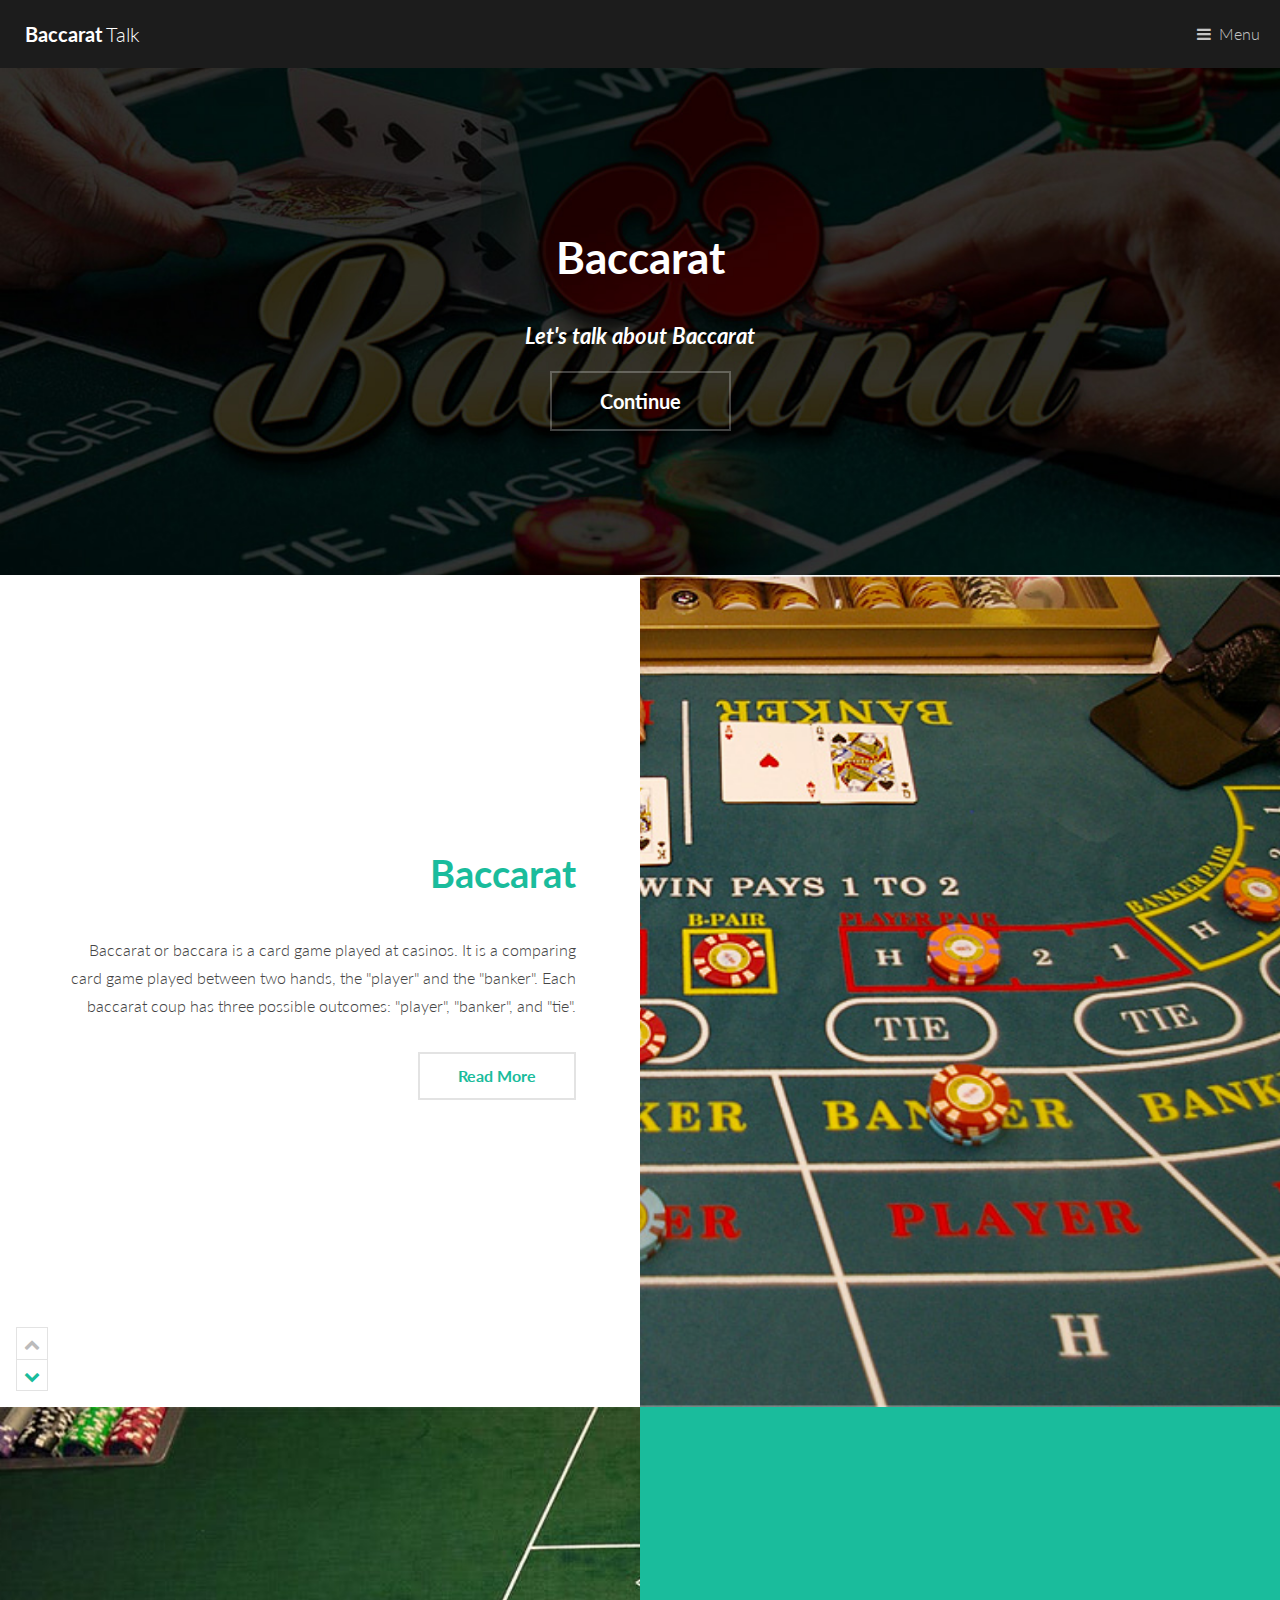
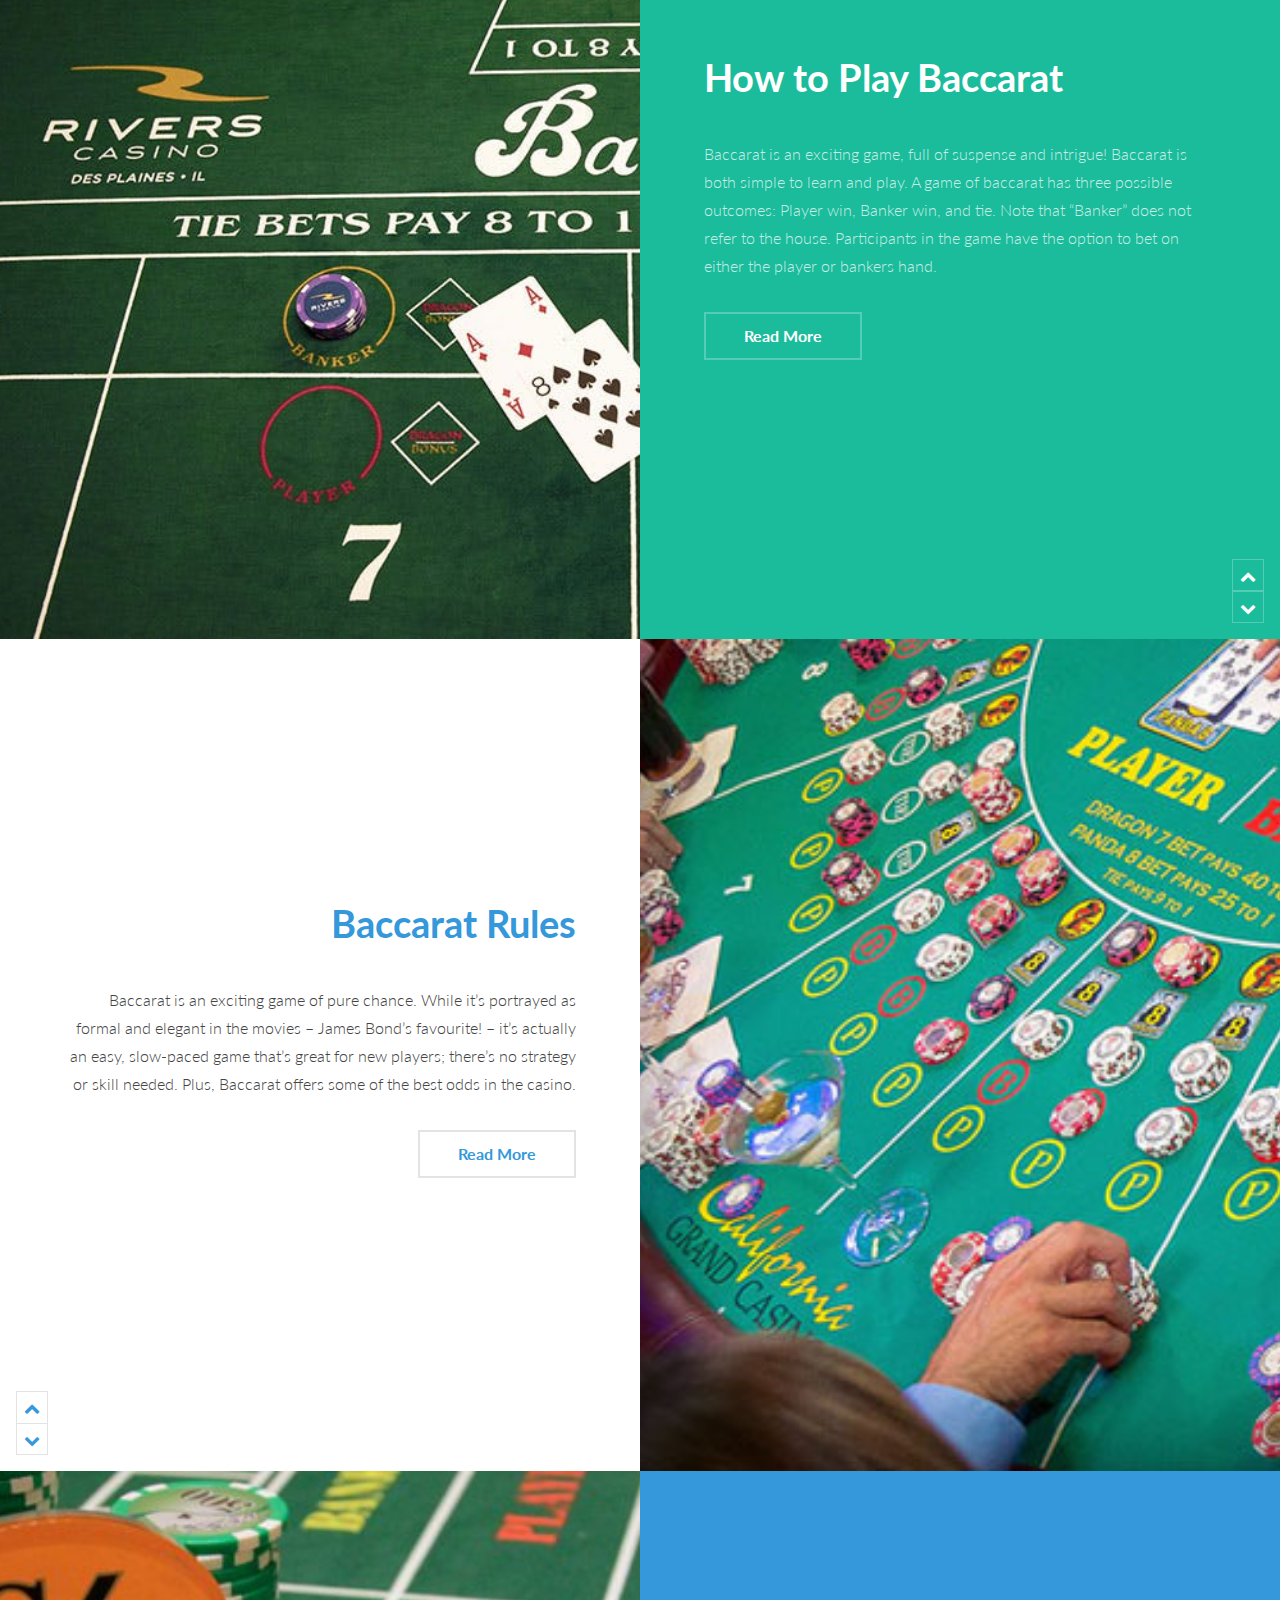
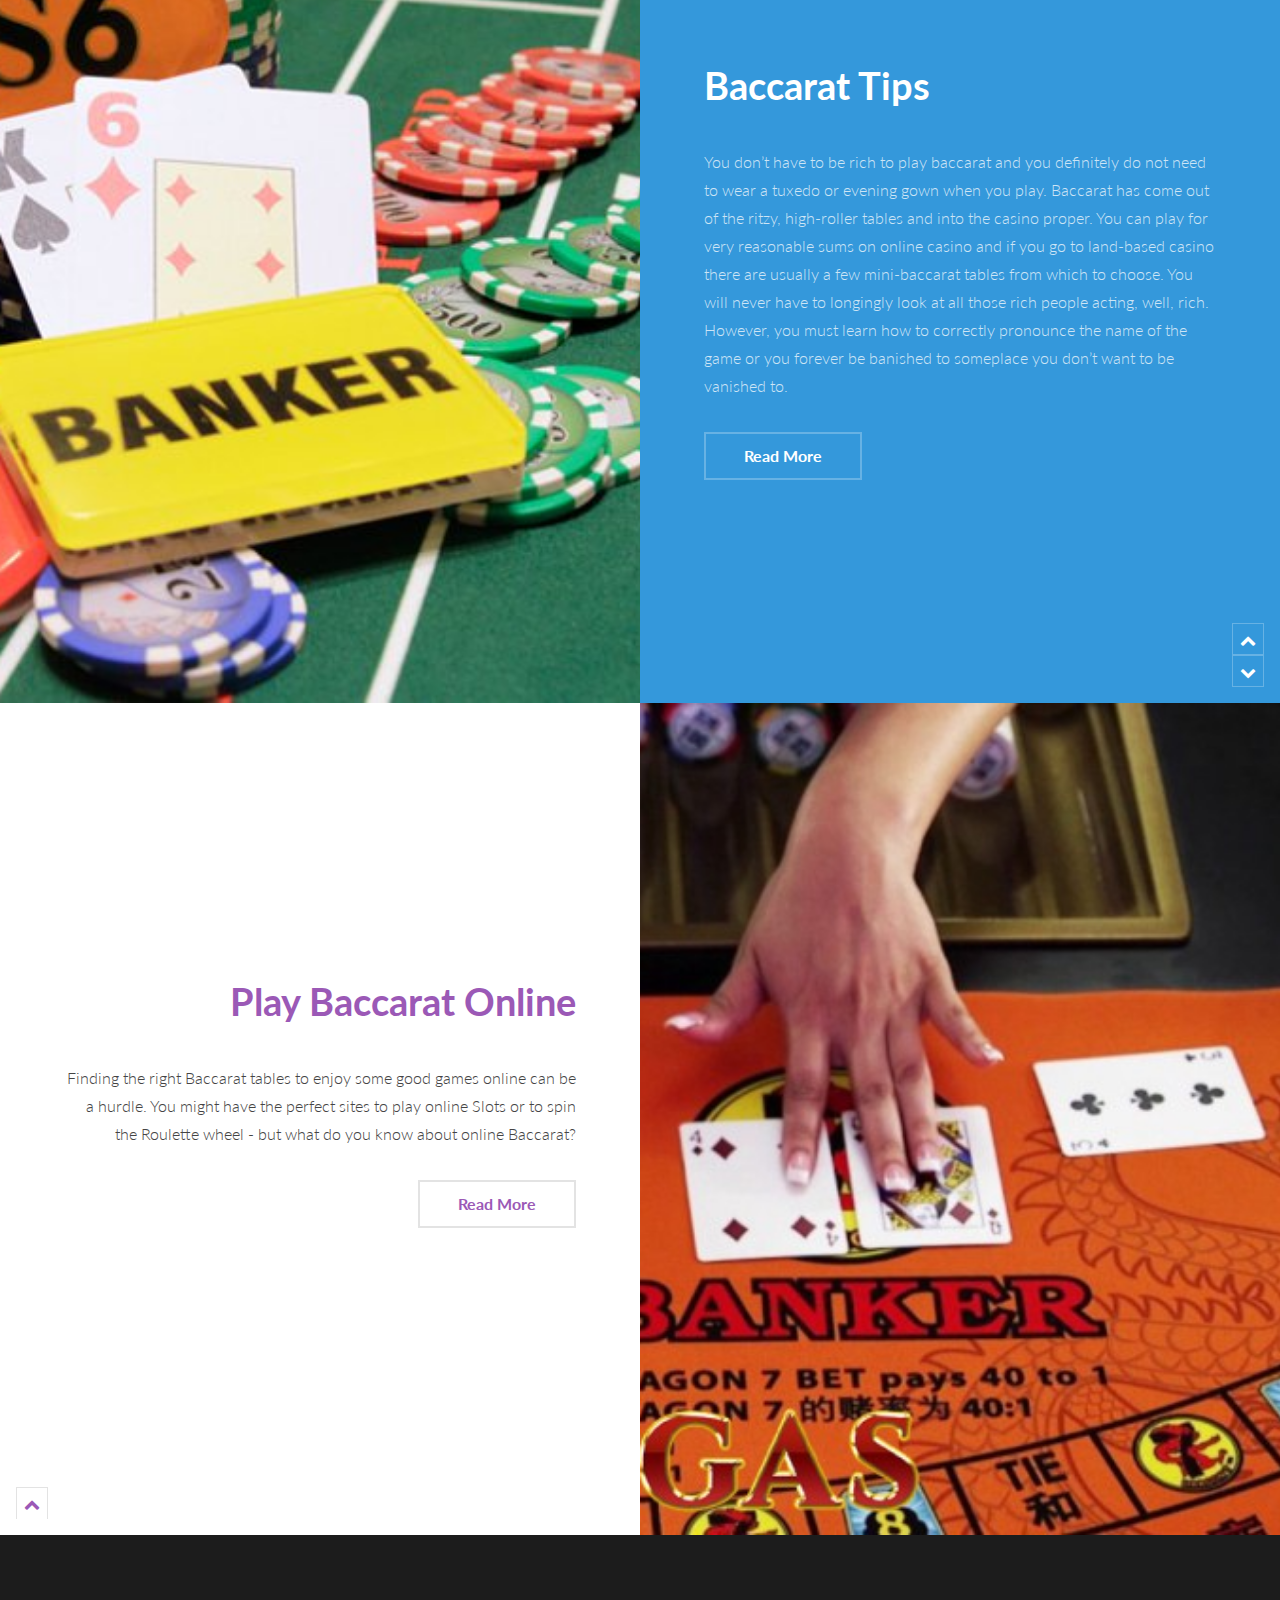
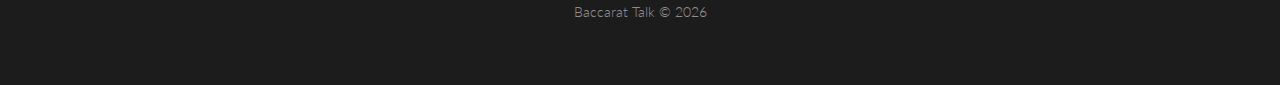
==== commit 350435ac: "update" ====
--- a/index.html
+++ b/index.html
@@ -9,8 +9,8 @@
 		<title>Baccarat Talk</title>
 		<meta charset="utf-8" />
 		<meta name="viewport" content="width=device-width, initial-scale=1" />
-		<link rel="icon" href="images/icon3.png">
-		<link rel="icon" href="http://example.com/icon4.jpg">
+		<meta name="description" content="Anything you know about Baccarat! Learn to play Baccarat for free on mobile or PC. Baccarat is an exciting game, full of suspense and intrigue! Baccarat is both simple to learn and play."/>
+		<link rel="icon" href="images/icon6.png">
 		<link rel="stylesheet" href="https://cdnjs.cloudflare.com/ajax/libs/font-awesome/5.14.0/css/all.min.css" crossorigin="anonymous">
 		<link rel="stylesheet" href="assets/css/main.css" />
 	</head>
